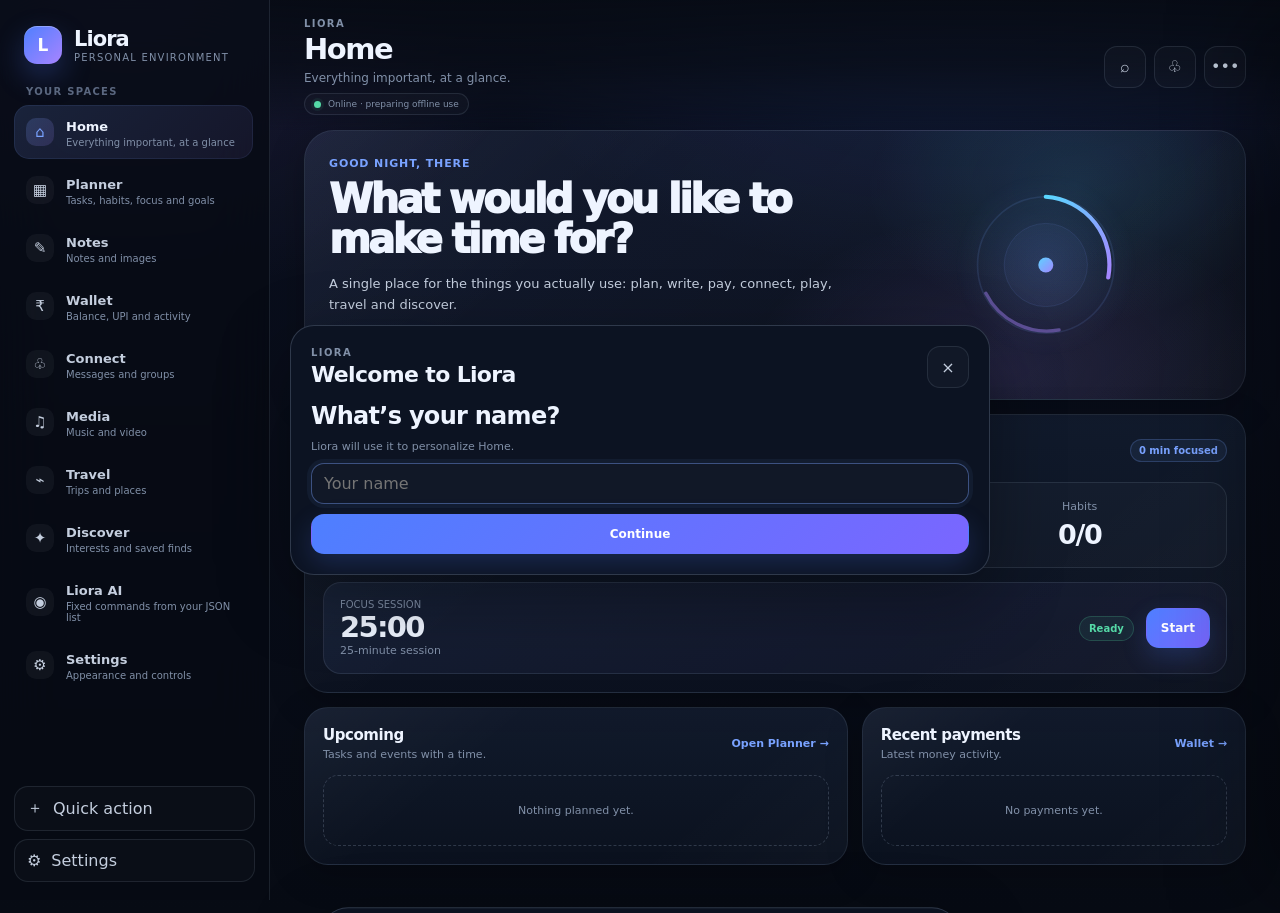
==== index.html @ a8e558dd "Add files via upload" ====
<!doctype html>
<html lang="en">
<head>
<meta charset="utf-8">
<meta name="viewport" content="width=device-width,initial-scale=1,viewport-fit=cover">
<meta name="theme-color" content="#070b14">
<meta name="color-scheme" content="dark">
<meta name="referrer" content="strict-origin-when-cross-origin">
<link rel="manifest" href="./manifest.webmanifest">
<link rel="icon" href="./icon-192.png" type="image/png" sizes="192x192">
<link rel="shortcut icon" href="./icon-192.png" type="image/png">
<link rel="preload" href="./icon-512.png" as="image">
<link rel="apple-touch-icon" href="./icon-192.png">
<meta name="application-name" content="Liora">
<meta name="mobile-web-app-capable" content="yes">
<meta name="apple-mobile-web-app-capable" content="yes">
<meta name="apple-mobile-web-app-status-bar-style" content="black-translucent">
<meta name="description" content="Liora — one connected personal environment.">
<title>Liora — One personal environment</title>
<link rel="stylesheet" href="./styles.css">
</head>
<body>
<div id="boot" aria-hidden="true">
  <div class="boot-core"><img class="boot-mark" src="./icon-512.png" alt="Liora"> <div class="boot-name">Liora</div><div class="boot-line"><span></span></div></div>
</div>

<div class="app-shell">
  <aside class="side-rail">
    <div class="brand"><div class="brand-mark">L</div><div class="brand-copy"><div class="brand-name">Liora</div><div class="brand-sub">Personal environment</div></div></div>
    <div class="rail-section-label">Your spaces</div>
    <nav class="nav-list" id="desktopNav"></nav>
    <div class="rail-spacer"></div>
    <div class="rail-footer">
      <button class="rail-action" data-action="quick">＋<span>Quick action</span></button>
      <button class="rail-action" data-page="settings">⚙<span>Settings</span></button>
    </div>
  </aside>

  <main class="main">
    <header class="topbar">
      <div class="topbar-left">
        <div class="eyebrow">Liora</div>
        <div class="page-title" id="pageTitle">Home</div>
        <div class="page-sub" id="pageSub">Everything important, at a glance.</div>
        <div class="network-status" id="networkStatus" aria-live="polite">Online · offline ready</div>
      </div>
      <div class="top-actions">
        <button class="icon-btn" id="searchBtn" title="Search" aria-label="Search">⌕</button>
        <button class="icon-btn" id="notifyBtn" title="Notifications" aria-label="Notifications">♧<span class="notif-dot" id="notifyDot" hidden></span></button>
        <div class="top-more">
          <button class="icon-btn" id="moreBtn" title="More" aria-label="More">•••</button>
          <div class="more-menu" id="moreMenu">
            <button data-action="quick">＋ Quick action</button>
            <button data-page="settings">⚙ Settings</button>
          </div>
        </div>
      </div>
    </header>

    <div class="content">
      <section id="home" class="page active"></section>
      <section id="planner" class="page"></section>
      <section id="notes" class="page"></section>
      <section id="wallet" class="page"></section>
      <section id="connect" class="page"></section>
      <section id="media" class="page"></section>
      <section id="travel" class="page"></section>
      <section id="discover" class="page"></section>
      <section id="ai" class="page"></section>
      <section id="settings" class="page"></section>
    </div>
  </main>
</div>

<div class="mobile-bar"><nav class="mobile-dock" id="mobileDock"></nav></div>
<div class="overlay" id="overlay"></div>

<section class="sheet" id="mobileSheet" aria-hidden="true">
  <div class="sheet-handle"></div>
  <div class="row" style="margin-bottom:12px"><div><strong>Liora</strong><div class="small muted">Everything else, one tap away.</div></div><button class="icon-btn small-icon" id="closeSheet" aria-label="Close">×</button></div>
  <div class="mobile-sheet-grid" id="mobileAppGrid"></div>
</section>

<aside class="drawer" id="notifDrawer" aria-hidden="true">
  <div class="drawer-head"><div class="row"><div><div class="eyebrow">Attention</div><h2 style="font-size:22px;margin-top:4px">Notifications</h2><div class="small muted" style="margin-top:6px">Only items that may need attention.</div></div><button class="icon-btn" id="closeNotif" aria-label="Close notifications">×</button></div></div>
  <div class="stack section-gap" id="notifContent"></div>
</aside>

<div class="modal" id="modal" aria-hidden="true">
  <div class="modal-box">
    <div class="row" style="margin-bottom:14px"><div><div class="eyebrow">Liora</div><h2 id="modalTitle" style="font-size:22px;margin-top:4px">Liora</h2></div><button class="icon-btn" id="closeModal" aria-label="Close">×</button></div>
    <div id="modalBody"></div>
  </div>
</div>
<div class="toast" id="toast" aria-live="polite"></div>

<script src="./app.js" defer></script>
</body>
</html>
---- styles.css ----
:root{
  --bg:#070b14;--bg2:#0b1020;--surface:#0e1524;--surface2:#121b2d;--surface3:#172239;
  --glass:rgba(14,21,36,.78);--line:rgba(171,190,218,.13);--line2:rgba(171,190,218,.22);
  --text:#eef4ff;--text2:#c4cede;--muted:#8190a8;--faint:#5b6880;
  --blue:#79a2ff;--blue2:#4e7fff;--cyan:#59d9ff;--violet:#a884ff;
  --pink:#ff7eb7;--green:#55d9a7;--amber:#f7c76d;--red:#ff7187;
  --shadow:0 22px 70px rgba(0,0,0,.34);--shadowsoft:0 10px 36px rgba(0,0,0,.22);
  --r-xl:30px;--r-lg:24px;--r-md:18px;--r-sm:14px;--nav:270px;--top:88px;--safe:env(safe-area-inset-bottom,0px);
  --ease:cubic-bezier(.2,.75,.2,1);
}
body.light{
  --bg:#f4f7fb;--bg2:#eaf0f8;--surface:#fff;--surface2:#f6f8fc;--surface3:#eef3fa;
  --glass:rgba(255,255,255,.84);--line:rgba(35,57,88,.12);--line2:rgba(35,57,88,.22);
  --text:#10203a;--text2:#31415a;--muted:#66748a;--faint:#8895a9;
  --shadow:0 22px 70px rgba(33,52,81,.11);--shadowsoft:0 10px 36px rgba(33,52,81,.08);
}
*{box-sizing:border-box}
html{scroll-behavior:smooth;background:var(--bg)}
body{margin:0;min-height:100vh;background:
 radial-gradient(900px 620px at 75% -10%,rgba(78,127,255,.16),transparent 60%),
 radial-gradient(700px 520px at 10% 0%,rgba(168,132,255,.10),transparent 58%),
 linear-gradient(180deg,var(--bg2),var(--bg));color:var(--text);
 font-family:Inter,ui-sans-serif,system-ui,-apple-system,BlinkMacSystemFont,"Segoe UI",sans-serif;
 -webkit-font-smoothing:antialiased;text-rendering:optimizeLegibility}
body.light{background:
 radial-gradient(900px 620px at 75% -10%,rgba(78,127,255,.10),transparent 60%),
 radial-gradient(700px 520px at 10% 0%,rgba(168,132,255,.06),transparent 58%),
 linear-gradient(180deg,var(--bg2),var(--bg))}
body.locked{overflow:hidden}
button,input,textarea,select{font:inherit}button{color:var(--text);border:0;background:none;cursor:pointer}button:disabled{opacity:.45;cursor:not-allowed}
input,textarea,select{color:var(--text)}a{color:inherit;text-decoration:none}
::selection{background:rgba(121,162,255,.28)}
::-webkit-scrollbar{width:10px;height:10px}::-webkit-scrollbar-thumb{background:rgba(153,174,210,.14);border-radius:99px}::-webkit-scrollbar-track{background:transparent}

/* v4 refinements */
.note-editor{overflow:visible}
.note-editor .editor{flex:none;min-height:190px;height:220px;max-height:46vh;overflow:auto}
.image-list{margin-top:12px;display:grid;gap:12px}
.note-image-item{width:100%;padding:12px}
.note-image{width:100%;height:auto;max-height:620px;object-fit:contain}
.note-image-meta{align-items:center}
.note-image-meta .row{flex-wrap:wrap;justify-content:flex-end}
.contact-row{grid-template-columns:44px minmax(0,1fr) minmax(80px,auto);min-height:76px;padding:14px 4px}
.contact-name{font-size:15px;line-height:1.25}
.contact-meta{font-size:10px;line-height:1.35}
.contact-side{display:flex;justify-content:flex-end;align-items:center;white-space:nowrap}
.transaction-row{grid-template-columns:minmax(0,1fr) minmax(78px,auto)}
.transaction-main{max-width:100%}
.transaction-amount{max-width:100%;overflow-wrap:anywhere}
.player-title{min-width:0;max-width:100%;overflow-wrap:anywhere;word-break:break-word;line-height:1.15}
.media-time-row{min-width:0}
.media-time-row .player-title{flex:1;min-width:0}
.youtube-frame{width:100%;aspect-ratio:16/9;border-radius:18px;overflow:hidden;background:#000;border:1px solid var(--line)}
.youtube-frame>div,.youtube-frame iframe{width:100%!important;height:100%!important;display:block}
.youtube-local{width:100%;aspect-ratio:16/9;border-radius:18px;overflow:hidden;background:#080b12;border:1px solid var(--line);position:relative}
.youtube-local img{width:100%;height:100%;display:block;object-fit:cover;opacity:.82}
.youtube-local-overlay{position:absolute;inset:0;display:flex;flex-direction:column;align-items:center;justify-content:center;gap:10px;background:linear-gradient(180deg,rgba(7,11,20,.18),rgba(7,11,20,.84));text-align:center;padding:20px}
.youtube-local-overlay strong{font-size:15px}.youtube-local-overlay small{font-size:10px;color:#b9c3d4;line-height:1.5;max-width:340px}

.permission-row{display:flex;gap:8px;align-items:center;justify-content:flex-end;flex-wrap:wrap;padding:8px 0 12px}
@media(max-width:700px){
 .note-editor .editor{height:180px;min-height:160px;max-height:34vh}
 .note-image{max-height:460px}
 .note-image-meta{align-items:flex-start;flex-direction:column}
 .note-image-meta .row{width:100%;justify-content:stretch}
 .note-image-meta .row .btn{flex:1}
 .contact-row{grid-template-columns:44px minmax(0,1fr) auto}
 .contact-side{min-width:74px}
 .transaction-row{grid-template-columns:minmax(0,1fr) auto}
}

/* loading */
#boot{position:fixed;inset:0;z-index:1000;display:grid;place-items:center;background:
 radial-gradient(500px 420px at 50% 45%,rgba(121,162,255,.10),transparent 65%),var(--bg);
 transition:opacity .42s var(--ease),visibility .42s}
#boot.hide{opacity:0;visibility:hidden;pointer-events:none}
.boot-core{display:flex;flex-direction:column;align-items:center;gap:14px;transform:translateY(4px)}
.boot-mark{width:76px;height:76px;border-radius:24px;display:block;object-fit:cover;box-shadow:0 24px 60px rgba(78,127,255,.30),0 0 45px rgba(168,132,255,.18);animation:bootLogo 1.6s var(--ease) infinite alternate;image-rendering:auto}
.boot-name{font-size:17px;font-weight:900;letter-spacing:.12em;text-transform:uppercase}
.boot-line{width:130px;height:3px;border-radius:99px;background:rgba(255,255,255,.06);overflow:hidden}
.boot-line span{display:block;height:100%;width:45%;border-radius:inherit;background:linear-gradient(90deg,var(--blue2),var(--cyan));animation:boot 1.0s var(--ease) infinite alternate}
@keyframes boot{from{transform:translateX(-8px);opacity:.4}to{transform:translateX(88px);opacity:1}}
@keyframes bootLogo{from{transform:translateY(2px) scale(.98);filter:brightness(.92)}to{transform:translateY(-3px) scale(1.02);filter:brightness(1.08)}}

/* shell */
.app-shell{min-height:100vh;display:grid;grid-template-columns:var(--nav) 1fr}
.side-rail{position:fixed;left:0;top:0;bottom:0;width:var(--nav);display:flex;flex-direction:column;padding:18px 14px;background:rgba(7,11,20,.78);backdrop-filter:blur(28px);-webkit-backdrop-filter:blur(28px);border-right:1px solid var(--line);z-index:80}
body.light .side-rail{background:rgba(244,247,251,.8)}
.brand{display:flex;align-items:center;gap:12px;padding:8px 10px 20px}
.brand-mark{width:38px;height:38px;border-radius:13px;display:grid;place-items:center;font-size:17px;font-weight:900;color:white;background:linear-gradient(135deg,var(--blue2),var(--violet));box-shadow:0 12px 30px rgba(78,127,255,.28),inset 0 1px 0 rgba(255,255,255,.28)}
.brand-copy{min-width:0}.brand-name{font-size:21px;font-weight:900;letter-spacing:-.045em}.brand-sub{font-size:10px;color:var(--muted);text-transform:uppercase;letter-spacing:.12em;margin-top:1px}
.rail-section-label{font-size:10px;color:var(--faint);text-transform:uppercase;letter-spacing:.13em;font-weight:800;padding:0 12px 8px;margin-top:2px}
.nav-list{display:grid;gap:4px;overflow:auto;padding-right:2px}
.nav-item{width:100%;display:flex;align-items:center;gap:12px;padding:11px 12px;border-radius:15px;text-align:left;color:var(--text2);transition:background .18s var(--ease),color .18s var(--ease),transform .18s var(--ease)}
.nav-item:hover{background:rgba(255,255,255,.035);color:var(--text);transform:translateX(2px)}.nav-item.active{background:linear-gradient(135deg,rgba(121,162,255,.15),rgba(168,132,255,.08));color:var(--text);box-shadow:inset 0 0 0 1px rgba(121,162,255,.10)}
.nav-icon{width:28px;height:28px;border-radius:10px;display:grid;place-items:center;font-size:15px;background:rgba(255,255,255,.045);flex:0 0 28px}.nav-item.active .nav-icon{background:linear-gradient(135deg,rgba(121,162,255,.2),rgba(168,132,255,.16));color:var(--blue)}
.nav-label{font-size:13px;font-weight:750}.nav-meta{font-size:10px;color:var(--muted);display:block;margin-top:2px}
.rail-spacer{flex:1}.rail-footer{display:grid;gap:8px;padding-top:12px}.rail-action{width:100%;display:flex;align-items:center;gap:10px;padding:11px 12px;border:1px solid var(--line);border-radius:14px;background:rgba(255,255,255,.02);color:var(--text2)}.rail-action:hover{background:rgba(255,255,255,.05);border-color:var(--line2)}

.main{grid-column:2;min-width:0}.topbar{min-height:var(--top);padding:18px 34px 15px;position:sticky;top:0;z-index:55;display:flex;align-items:center;justify-content:space-between;gap:20px;background:linear-gradient(180deg,rgba(7,11,20,.94),rgba(7,11,20,.68),transparent);backdrop-filter:blur(12px);-webkit-backdrop-filter:blur(12px)}
body.light .topbar{background:linear-gradient(180deg,rgba(244,247,251,.94),rgba(244,247,251,.70),transparent)}
.topbar-left{min-width:0}.eyebrow{font-size:10px;text-transform:uppercase;letter-spacing:.14em;color:var(--muted);font-weight:850}.page-title{font-size:29px;line-height:1.05;letter-spacing:-.05em;margin:5px 0 0;font-weight:900}.page-sub{font-size:12px;color:var(--muted);margin:7px 0 0}
.top-actions{display:flex;align-items:center;gap:8px}.icon-btn{width:42px;height:42px;border-radius:13px;border:1px solid var(--line);display:grid;place-items:center;color:var(--text2);background:rgba(255,255,255,.025);position:relative;transition:transform .18s var(--ease),background .18s var(--ease),border-color .18s var(--ease)}.icon-btn:hover{transform:translateY(-1px);background:rgba(255,255,255,.055);border-color:var(--line2);color:var(--text)}
.notif-dot{position:absolute;top:6px;right:6px;width:7px;height:7px;border-radius:50%;background:var(--red);box-shadow:0 0 0 3px rgba(255,113,135,.10)}
.content{padding:0 34px 48px;max-width:1560px;margin:0 auto}.page{display:none;animation:pageIn .28s var(--ease)}.page.active{display:block}@keyframes pageIn{from{opacity:0;transform:translateY(7px)}to{opacity:1;transform:none}}

.grid{display:grid;gap:14px}.grid-2{grid-template-columns:repeat(2,minmax(0,1fr))}.grid-3{grid-template-columns:repeat(3,minmax(0,1fr))}.stack{display:grid;gap:10px}.row{display:flex;align-items:center;justify-content:space-between;gap:12px}.row-start{display:flex;align-items:flex-start;gap:12px}.wrap{flex-wrap:wrap}
.card{border:1px solid var(--line);border-radius:var(--r-lg);background:linear-gradient(180deg,rgba(18,27,45,.92),rgba(12,19,33,.86));box-shadow:var(--shadowsoft);padding:18px;position:relative;overflow:hidden;min-width:0}.card::after{content:"";position:absolute;inset:0;pointer-events:none;background:linear-gradient(140deg,rgba(255,255,255,.035),transparent 32%,transparent 70%,rgba(255,255,255,.018))}.card>*{position:relative;z-index:1}
body.light .card{background:linear-gradient(180deg,rgba(255,255,255,.96),rgba(247,249,253,.94))}
.card-flat{box-shadow:none}.card-hero{padding:24px;border-radius:var(--r-xl)}h1,h2,h3,p{margin-top:0}.card-title{font-size:15px;font-weight:850;letter-spacing:-.025em}.card-desc{font-size:11px;color:var(--muted);line-height:1.55}h2{font-size:15px;letter-spacing:-.03em;margin-bottom:0}h3{font-size:12px}.muted{color:var(--muted)}.faint{color:var(--faint)}.small{font-size:11px}.tiny{font-size:10px}.section-gap{margin-top:14px}.big-number{font-size:34px;font-weight:900;letter-spacing:-.06em;line-height:1.05}
.btn{min-height:40px;padding:0 14px;border-radius:13px;font-weight:800;font-size:12px;display:inline-flex;align-items:center;justify-content:center;gap:7px;border:1px solid transparent;transition:transform .18s var(--ease),filter .18s var(--ease),background .18s var(--ease)}.btn:hover{transform:translateY(-1px)}.btn-primary{background:linear-gradient(135deg,var(--blue2),#7a66ff);color:white;box-shadow:0 10px 26px rgba(78,127,255,.20)}.btn-soft{background:rgba(255,255,255,.035);border-color:var(--line);color:var(--text2)}.btn-soft:hover{background:rgba(255,255,255,.06);color:var(--text);border-color:var(--line2)}.btn-danger{background:rgba(255,113,135,.10);border:1px solid rgba(255,113,135,.2);color:#ff9aac}.btn-link{padding:0;color:var(--blue);font-weight:800;font-size:11px}.icon-btn.small-icon{width:34px;height:34px;border-radius:11px}
.badge,.chip{display:inline-flex;align-items:center;gap:5px;padding:5px 8px;border-radius:999px;font-size:10px;font-weight:800;border:1px solid var(--line);background:rgba(255,255,255,.03);color:var(--text2)}.badge.blue{color:var(--blue);border-color:rgba(121,162,255,.22);background:rgba(121,162,255,.08)}.badge.green{color:var(--green);border-color:rgba(85,217,167,.22);background:rgba(85,217,167,.08)}.badge.red{color:var(--red);border-color:rgba(255,113,135,.22);background:rgba(255,113,135,.08)}.badge.amber{color:var(--amber);border-color:rgba(247,199,109,.22);background:rgba(247,199,109,.08)}
.input,.textarea,.select{width:100%;border:1px solid var(--line);border-radius:13px;background:rgba(255,255,255,.025);padding:10px 12px;min-height:40px;color:var(--text);outline:none}.textarea{min-height:120px;resize:vertical}.input:focus,.textarea:focus,.select:focus{border-color:rgba(121,162,255,.42);box-shadow:0 0 0 4px rgba(121,162,255,.06)}
.progress{height:7px;border-radius:999px;background:rgba(255,255,255,.06);overflow:hidden}.progress>span{display:block;height:100%;border-radius:inherit;background:linear-gradient(90deg,var(--blue2),var(--violet),var(--cyan));box-shadow:0 0 18px rgba(121,162,255,.24)}
.subtle{border:1px solid var(--line);border-radius:15px;background:rgba(255,255,255,.025);padding:12px}.divider{height:1px;background:var(--line);margin:14px 0}.empty{padding:28px 18px;text-align:center;border:1px dashed var(--line2);border-radius:15px;color:var(--muted);font-size:11px}
.section-head{display:flex;align-items:flex-end;justify-content:space-between;gap:14px;margin-bottom:14px}.section-kicker{font-size:10px;text-transform:uppercase;letter-spacing:.13em;color:var(--blue);font-weight:850}.section-title{font-size:27px;font-weight:900;letter-spacing:-.05em;margin:3px 0 0}.section-sub{font-size:11px;color:var(--muted);margin:7px 0 0}

/* home */
.home-hero{min-height:240px;display:grid;grid-template-columns:1.2fr .8fr;gap:18px;background:radial-gradient(360px 240px at 82% 20%,rgba(89,217,255,.12),transparent 58%),radial-gradient(420px 260px at 75% 90%,rgba(168,132,255,.13),transparent 62%),linear-gradient(135deg,rgba(121,162,255,.08),rgba(255,255,255,.015))}
.hero-copy{display:flex;flex-direction:column;justify-content:center;min-width:0}.hero-greeting{font-size:11px;color:var(--blue);font-weight:850;letter-spacing:.08em;text-transform:uppercase}.hero-headline{font-size:40px;line-height:1;letter-spacing:-.065em;font-weight:950;margin:9px 0 14px;max-width:660px}.hero-body{color:var(--text2);font-size:13px;line-height:1.65;max-width:630px}.hero-actions{display:flex;gap:8px;flex-wrap:wrap;margin-top:18px}.hero-art{min-height:210px;display:flex;align-items:center;justify-content:center;position:relative}.hero-orb{position:absolute;width:180px;height:180px;border-radius:50%;background:radial-gradient(circle,rgba(121,162,255,.15),rgba(121,162,255,.02) 62%,transparent 72%);filter:blur(1px)}
.home-grid{display:grid;grid-template-columns:repeat(12,minmax(0,1fr));gap:14px;margin-top:14px}.span-12{grid-column:span 12}.span-8{grid-column:span 8}.span-7{grid-column:span 7}.span-6{grid-column:span 6}.span-5{grid-column:span 5}.span-4{grid-column:span 4}
.today-grid{display:grid;grid-template-columns:repeat(3,1fr);gap:10px}.today-stat{padding:17px;border:1px solid var(--line);border-radius:17px;background:rgba(255,255,255,.025)}.today-stat span{display:block;font-size:11px;color:var(--muted);margin-bottom:6px}.today-stat strong{font-size:27px;letter-spacing:-.05em}
.simple-list{display:grid;min-width:0}.simple-row{width:100%;min-width:0;display:flex;align-items:center;justify-content:space-between;gap:14px;text-align:left;padding:14px 2px;border-bottom:1px solid var(--line);color:var(--text)}.simple-row:last-child{border-bottom:0}.simple-row:hover{background:rgba(255,255,255,.025)}.simple-row-main{min-width:0;flex:1;display:flex;flex-direction:column;gap:4px;overflow:hidden}.simple-row-main strong{font-size:14px;font-weight:800;white-space:nowrap;overflow:hidden;text-overflow:ellipsis}.simple-row-main small{font-size:11px;color:var(--muted);white-space:nowrap;overflow:hidden;text-overflow:ellipsis}.simple-row>strong{flex:0 0 auto;white-space:nowrap}
.focus-mini{display:flex;align-items:center;justify-content:space-between;gap:12px;padding:16px;border:1px solid var(--line);border-radius:18px;background:linear-gradient(135deg,rgba(121,162,255,.08),rgba(168,132,255,.04))}
.focus-mini-time{font-size:29px;font-weight:900;letter-spacing:-.06em}.focus-chip{padding:6px 9px;border-radius:999px;border:1px solid rgba(85,217,167,.2);background:rgba(85,217,167,.08);color:var(--green);font-size:10px;font-weight:800}

/* planner */
.planner-layout{display:grid;grid-template-columns:1.55fr .9fr;gap:14px}.calendar-strip{display:grid;grid-template-columns:repeat(7,minmax(0,1fr));gap:7px;margin-top:14px}.day-pill{padding:10px 5px;border:1px solid var(--line);border-radius:14px;background:rgba(255,255,255,.02);text-align:center}.day-pill.active{border-color:rgba(121,162,255,.34);background:rgba(121,162,255,.10);box-shadow:0 10px 26px rgba(78,127,255,.10)}.day-pill span{display:block;font-size:9px;color:var(--muted);text-transform:uppercase;letter-spacing:.08em}.day-pill strong{display:block;font-size:15px;margin-top:4px}
.task-row{display:grid;grid-template-columns:auto 1fr auto;align-items:center;gap:10px;padding:12px 0;border-bottom:1px solid var(--line)}.task-row:last-child{border-bottom:0}.check{width:21px;height:21px;border-radius:7px;border:1px solid var(--line2);display:grid;place-items:center;background:rgba(255,255,255,.03);flex:0 0 21px}.check.done{border-color:rgba(85,217,167,.35);background:rgba(85,217,167,.12);color:var(--green)}.task-text{font-size:12px;font-weight:780}.task-text.done{text-decoration:line-through;color:var(--muted)}.task-pills{display:flex;align-items:center;gap:6px;flex-wrap:wrap;margin-top:4px}
.timer-card{display:flex;flex-direction:column;align-items:center;justify-content:center;min-height:360px;text-align:center;background:radial-gradient(circle at center,rgba(121,162,255,.11),transparent 56%),linear-gradient(180deg,rgba(18,27,45,.96),rgba(12,19,33,.88))}.timer-ring{width:190px;height:190px;border-radius:50%;display:grid;place-items:center;background:conic-gradient(var(--blue2) var(--progress,0deg),rgba(255,255,255,.06) 0);padding:9px;box-shadow:0 0 55px rgba(78,127,255,.14)}.timer-ring-inner{width:100%;height:100%;border-radius:50%;display:grid;place-items:center;background:#0b1220;border:1px solid var(--line)}body.light .timer-ring-inner{background:#f7f9fd}.timer-time{font-size:42px;font-weight:900;letter-spacing:-.06em}
.goal-card{border:1px solid var(--line);border-radius:18px;padding:14px;background:rgba(255,255,255,.02)}.goal-task{display:flex;align-items:center;gap:8px;padding:8px 0;border-top:1px solid var(--line)}.goal-task:first-child{border-top:0}.range{width:100%;accent-color:var(--blue)}
.habit-row{display:grid;grid-template-columns:1fr auto auto;align-items:center;gap:10px;padding:11px 0;border-bottom:1px solid var(--line)}.habit-row:last-child{border-bottom:0}

/* notes */
.notes-layout{display:grid;grid-template-columns:300px minmax(0,1fr);gap:14px}.note-list{max-height:640px;overflow:auto}.note-card{padding:13px;border:1px solid transparent;border-radius:15px;cursor:pointer}.note-card:hover{background:rgba(255,255,255,.03)}.note-card.active{background:rgba(121,162,255,.09);border-color:rgba(121,162,255,.15)}.note-card-title{font-size:12px;font-weight:820}.note-editor{min-height:640px;display:flex;flex-direction:column;min-width:0}.editor{flex:1;margin-top:12px;width:100%;min-height:430px;resize:none;background:transparent;border:0;outline:0;color:var(--text);font-size:15px;line-height:1.7}.editor::placeholder{color:var(--faint)}.image-list{display:grid;gap:12px;margin-top:14px}.note-image-item{border:1px solid var(--line);border-radius:18px;padding:10px;background:rgba(255,255,255,.025);min-width:0}.note-image{display:block;width:100%;max-height:520px;object-fit:contain;border-radius:13px;border:1px solid var(--line);background:var(--surface3)}.note-image-meta{display:flex;align-items:center;justify-content:space-between;gap:10px;flex-wrap:wrap;margin-top:9px}.note-image-name{min-width:0;overflow-wrap:anywhere;font-size:11px;font-weight:800}.image-full-box{width:min(1180px,100%);max-height:calc(100vh - 32px);display:flex;flex-direction:column}.image-full-preview{width:100%;max-height:calc(100vh - 150px);object-fit:contain;border-radius:18px;background:rgba(0,0,0,.16)}

/* wallet */
.wallet-hero{display:grid;grid-template-columns:minmax(0,1.2fr) minmax(0,.8fr);gap:14px}.wallet-hero>*{min-width:0}.balance-card{min-height:250px;background:linear-gradient(135deg,rgba(78,127,255,.17),rgba(168,132,255,.12) 58%,rgba(89,217,255,.08))}.balance-number{font-size:44px;font-weight:950;letter-spacing:-.07em;margin-top:22px;overflow-wrap:anywhere}.wallet-actions{display:grid;grid-template-columns:repeat(2,1fr);gap:8px;margin-top:22px}.wallet-action{padding:11px 8px;border-radius:13px;background:rgba(255,255,255,.045);border:1px solid var(--line);font-size:10px;font-weight:800}.glance-grid{display:grid;grid-template-columns:1fr 1fr;gap:10px}.glance-box{padding:16px;border-radius:16px;border:1px solid var(--line);background:rgba(255,255,255,.02);min-width:0}.glance-box span{display:block;font-size:10px;color:var(--muted)}.glance-box strong{display:block;font-size:25px;letter-spacing:-.05em;margin-top:5px;overflow-wrap:anywhere}.wallet-detail-grid{display:grid;grid-template-columns:minmax(0,1fr) minmax(0,1fr);gap:14px}.transaction-list{min-width:0}.transaction-row{display:grid;grid-template-columns:minmax(0,1fr) auto;align-items:center;gap:12px;width:100%;padding:14px 2px;border-bottom:1px solid var(--line);min-width:0}.transaction-row:last-child{border-bottom:0}.transaction-main{min-width:0;overflow:hidden}.transaction-main strong{display:block;overflow-wrap:anywhere;word-break:break-word}.transaction-main small{display:block;margin-top:4px;color:var(--muted)}.transaction-amount{font-size:13px;white-space:nowrap;text-align:right}.transaction-amount.credit{color:var(--green)}

/* connect */
.connect-layout{display:grid;grid-template-columns:minmax(280px,310px) minmax(0,1fr) minmax(220px,250px);gap:14px}.connect-left,.chat,.connect-right{min-width:0}.people-list{display:grid;gap:2px}.contact-row{display:grid;grid-template-columns:auto minmax(0,1fr) auto;gap:12px;align-items:center;padding:13px 2px;border-bottom:1px solid var(--line);cursor:pointer;text-align:left;min-width:0}.contact-row:last-child{border-bottom:0}.contact-copy{min-width:0}.contact-name{display:block;font-size:13px;font-weight:850;overflow:hidden;text-overflow:ellipsis;white-space:nowrap}.contact-meta{display:block;font-size:10px;color:var(--muted);margin-top:4px;overflow-wrap:anywhere}.contact-side{min-width:70px;text-align:right}.contact-side .badge{justify-content:center}.avatar{width:42px;height:42px;border-radius:13px;display:grid;place-items:center;font-size:12px;font-weight:900;color:white;background:linear-gradient(135deg,#355fb7,#684ea6);flex:0 0 42px}.avatar.group{border-radius:11px}.online{width:7px;height:7px;border-radius:50%;background:var(--green);box-shadow:0 0 0 3px rgba(85,217,167,.08);position:absolute;right:-2px;bottom:0}.avatar-wrap{position:relative;display:inline-flex}.chat{min-height:590px;display:flex;flex-direction:column}.chat-head{padding-bottom:12px;border-bottom:1px solid var(--line)}.chat-messages{flex:1;padding:14px 0;display:flex;flex-direction:column;gap:10px;overflow:auto}.bubble{max-width:72%;padding:10px 12px;border-radius:15px;font-size:12px;line-height:1.5}.bubble.in{background:rgba(255,255,255,.045);border:1px solid var(--line);align-self:flex-start;border-bottom-left-radius:5px}.bubble.out{background:linear-gradient(135deg,rgba(78,127,255,.85),rgba(122,102,255,.85));align-self:flex-end;border-bottom-right-radius:5px}.message-time{font-size:9px;color:rgba(255,255,255,.54);margin-top:4px}.composer{display:grid;grid-template-columns:minmax(0,1fr) auto;gap:7px;padding-top:10px;border-top:1px solid var(--line)}.external-actions{display:flex;gap:7px;flex-wrap:wrap}

/* media */
.media-grid{display:grid;grid-template-columns:1.25fr .75fr;gap:14px}.player-card{min-height:480px}.player-card>.row{min-width:0;flex-wrap:wrap}.player-card>.row>*{min-width:0}.player-card h2{overflow-wrap:anywhere;word-break:break-word}.media-row{min-width:0;overflow:hidden}.media-row>button:first-child{min-width:0;width:100%;overflow:hidden}.media-row>button:first-child strong{display:block;min-width:0;white-space:nowrap;overflow:hidden;text-overflow:ellipsis;overflow-wrap:anywhere}.album-art{aspect-ratio:1/1;width:min(100%,330px);border-radius:25px;background:radial-gradient(circle at 30% 28%,rgba(89,217,255,.66),transparent 20%),radial-gradient(circle at 75% 68%,rgba(168,132,255,.55),transparent 30%),linear-gradient(145deg,#121b31,#0a1020 64%);border:1px solid rgba(255,255,255,.08);display:grid;place-items:center;box-shadow:0 28px 70px rgba(0,0,0,.35);overflow:hidden}.album-disc{width:58%;height:58%;border-radius:50%;background:repeating-radial-gradient(circle,#0d1526 0 8px,#151f35 9px 10px);border:1px solid rgba(255,255,255,.08);display:grid;place-items:center;box-shadow:inset 0 0 40px rgba(0,0,0,.35)}.album-disc::after{content:"";width:18px;height:18px;border-radius:50%;background:#1d2941;box-shadow:0 0 0 5px rgba(121,162,255,.17)}.video-placeholder{aspect-ratio:16/9;border-radius:18px;background:#111;display:grid;place-items:center;border:1px solid var(--line);position:relative;overflow:hidden}.video-unavail{color:#eee;text-align:center;font-size:18px;font-weight:700}.video-unavail small{display:block;font-size:10px;font-weight:500;color:#aaa;margin-top:6px}.progress-line{height:6px;border-radius:99px;background:rgba(255,255,255,.07);overflow:hidden;cursor:pointer}.progress-line>span{display:block;height:100%;background:linear-gradient(90deg,var(--cyan),var(--blue),var(--violet));width:0}.transport{display:flex;align-items:center;justify-content:center;gap:9px;margin-top:19px}.play-btn{width:54px;height:54px;border-radius:50%;display:grid;place-items:center;background:linear-gradient(135deg,var(--blue2),var(--violet));color:white;box-shadow:0 15px 30px rgba(78,127,255,.23)}.media-row{display:grid;grid-template-columns:1fr auto auto;align-items:center;gap:10px;padding:10px 0;border-bottom:1px solid var(--line)}.media-row:last-child{border-bottom:0}

/* travel */
.travel-hero{min-height:300px;display:grid;grid-template-columns:1.1fr .9fr;overflow:hidden;background:radial-gradient(550px 240px at 84% 8%,rgba(89,217,255,.12),transparent 60%),linear-gradient(135deg,rgba(85,217,167,.05),rgba(121,162,255,.08))}.map-art{position:relative;min-height:260px}.map-grid{position:absolute;inset:0;background-image:linear-gradient(rgba(121,162,255,.07) 1px,transparent 1px),linear-gradient(90deg,rgba(121,162,255,.07) 1px,transparent 1px);background-size:34px 34px;transform:perspective(500px) rotateX(52deg) scale(1.3);transform-origin:center center;opacity:.65}.road{position:absolute;height:8px;border-radius:99px;background:linear-gradient(90deg,rgba(121,162,255,.0),rgba(121,162,255,.35),rgba(89,217,255,.1));filter:blur(.4px)}.pin{position:absolute;width:16px;height:16px;border-radius:50% 50% 50% 0;transform:rotate(-45deg);background:linear-gradient(135deg,var(--blue),var(--violet));box-shadow:0 10px 28px rgba(78,127,255,.3)}.pin:after{content:"";position:absolute;width:6px;height:6px;top:5px;left:5px;border-radius:50%;background:#0a1120}.trip-card{display:grid;grid-template-columns:1fr auto;gap:15px;align-items:center;padding:14px;border:1px solid var(--line);border-radius:17px;background:rgba(255,255,255,.025);text-align:left;width:100%}
.place-row{display:flex;align-items:center;justify-content:space-between;gap:10px;padding:11px 0;border-bottom:1px solid var(--line)}.place-row:last-child{border-bottom:0}

/* discover */
.discover-hero{min-height:230px;background:radial-gradient(520px 260px at 84% 25%,rgba(168,132,255,.14),transparent 60%),linear-gradient(135deg,rgba(255,126,183,.045),rgba(121,162,255,.08));display:grid;grid-template-columns:1fr 1fr;align-items:center}.topic-row{display:flex;gap:6px;flex-wrap:wrap;margin-top:13px}.chip{cursor:pointer;padding:8px 11px}.chip.active{color:var(--blue);border-color:rgba(121,162,255,.28);background:rgba(121,162,255,.11)}.discovery-grid{display:grid;grid-template-columns:repeat(3,minmax(0,1fr));gap:14px;margin-top:14px}.story-card{min-height:235px;background:linear-gradient(150deg,rgba(255,255,255,.045),rgba(255,255,255,.012));display:flex;flex-direction:column;justify-content:flex-end}.story-visual{position:absolute;inset:0;background:radial-gradient(circle at 70% 20%,rgba(89,217,255,.23),transparent 22%),radial-gradient(circle at 30% 70%,rgba(168,132,255,.18),transparent 28%),linear-gradient(150deg,#121e35,#0b101d 65%)}.story-card:before{content:"";position:absolute;inset:0;background:linear-gradient(180deg,transparent 25%,rgba(7,11,20,.96) 100%);z-index:1}.story-copy{position:relative;z-index:2}.saved-top{margin-bottom:14px}

/* settings */
.settings-grid{display:grid;grid-template-columns:repeat(2,minmax(0,1fr));gap:14px}.settings-card{min-width:0}.settings-card .setting-row{display:grid;grid-template-columns:minmax(0,1fr) auto;align-items:center;gap:16px;padding:14px 0;border-bottom:1px solid var(--line)}.settings-card .setting-row:last-child{border-bottom:0}.setting-copy{min-width:0}.setting-copy strong{font-size:13px;display:block}.setting-copy .small{max-width:520px}.switch{width:48px;height:29px;border-radius:99px;padding:3px;background:rgba(255,255,255,.08);border:1px solid var(--line);position:relative;flex:0 0 auto}.switch span{display:block;width:21px;height:21px;border-radius:50%;background:#91a0b7;transition:transform .2s var(--ease),background .2s var(--ease)}.switch.on{background:rgba(85,217,167,.16);border-color:rgba(85,217,167,.2)}.switch.on span{transform:translateX(18px);background:var(--green)}.theme-switch{display:grid;grid-template-columns:1fr 1fr;gap:7px}.theme-btn{padding:12px;border:1px solid var(--line);border-radius:14px;background:rgba(255,255,255,.025);font-size:11px;font-weight:800}.theme-btn.active{border-color:rgba(121,162,255,.28);background:rgba(121,162,255,.10);color:var(--blue)}.profile-card{display:grid;grid-template-columns:auto 1fr;gap:12px;align-items:center}.large-avatar{width:50px;height:50px;border-radius:16px;display:grid;place-items:center;background:linear-gradient(135deg,var(--blue2),var(--violet));font-size:18px;font-weight:950;color:white}

/* overlays */
.overlay{position:fixed;inset:0;background:rgba(0,0,0,.54);backdrop-filter:blur(6px);opacity:0;pointer-events:none;transition:opacity .2s;z-index:100}.overlay.open{opacity:1;pointer-events:auto}.modal{position:fixed;inset:0;display:grid;place-items:center;padding:20px;z-index:130;opacity:0;pointer-events:none;transition:opacity .2s}.modal.open{opacity:1;pointer-events:auto}.modal-box{width:min(700px,100%);max-height:min(800px,calc(100vh - 40px));overflow:auto;border:1px solid var(--line2);border-radius:24px;background:#0c1322;box-shadow:var(--shadow);padding:20px;transform:translateY(10px) scale(.985);transition:transform .22s var(--ease)}body.light .modal-box{background:#fff}.modal.open .modal-box{transform:none}
.sheet{position:fixed;left:50%;bottom:18px;transform:translate(-50%,calc(100% + 25px));width:min(640px,calc(100% - 24px));max-height:min(82vh,760px);overflow:auto;border:1px solid var(--line2);border-radius:28px;background:rgba(12,19,34,.97);box-shadow:var(--shadow);padding:12px 14px 16px;z-index:120;transition:transform .25s var(--ease)}body.light .sheet{background:rgba(255,255,255,.98)}.sheet.open{transform:translate(-50%,0)}.sheet-handle{width:38px;height:4px;border-radius:99px;background:rgba(255,255,255,.18);margin:3px auto 12px}.mobile-sheet-grid{display:grid;grid-template-columns:repeat(3,1fr);gap:8px}.app-tile{padding:12px 10px;border:1px solid var(--line);border-radius:17px;text-align:left;background:rgba(255,255,255,.025)}.app-tile:hover{background:rgba(255,255,255,.055);border-color:var(--line2)}.app-tile .tile-icon{width:32px;height:32px;border-radius:11px;display:grid;place-items:center;background:rgba(121,162,255,.08);color:var(--blue);font-size:14px;margin-bottom:9px}.app-tile strong{display:block;font-size:11px}.app-tile small{display:block;color:var(--muted);font-size:9px;margin-top:2px;line-height:1.35}
.drawer{position:fixed;top:0;right:0;bottom:0;width:min(430px,100%);padding:18px;border-left:1px solid var(--line2);background:rgba(10,16,29,.98);box-shadow:-30px 0 80px rgba(0,0,0,.32);transform:translateX(100%);transition:transform .24s var(--ease);z-index:125;overflow:auto}body.light .drawer{background:rgba(255,255,255,.98)}.drawer.open{transform:none}.drawer-head{padding-bottom:14px;border-bottom:1px solid var(--line)}
.more-menu{position:absolute;right:0;top:49px;width:205px;border:1px solid var(--line2);border-radius:17px;background:#0c1322;box-shadow:var(--shadowsoft);padding:6px;opacity:0;pointer-events:none;transform:translateY(-5px);transition:.18s var(--ease);z-index:70}body.light .more-menu{background:#fff}.more-menu.open{opacity:1;pointer-events:auto;transform:none}.more-menu button{width:100%;text-align:left;padding:10px;border-radius:11px;color:var(--text2);font-size:11px}.more-menu button:hover{background:rgba(255,255,255,.05);color:var(--text)}
.toast{position:fixed;left:50%;bottom:28px;transform:translate(-50%,20px);padding:10px 13px;border:1px solid var(--line2);border-radius:13px;background:rgba(14,21,36,.95);box-shadow:var(--shadowsoft);color:var(--text);font-size:11px;z-index:200;opacity:0;pointer-events:none;transition:.2s var(--ease)}body.light .toast{background:rgba(255,255,255,.97)}.toast.show{opacity:1;transform:translate(-50%,0)}
.highlight{animation:highlight 1.6s ease}@keyframes highlight{0%,100%{box-shadow:0 0 0 0 rgba(121,162,255,0)}35%{box-shadow:0 0 0 5px rgba(121,162,255,.20)}}

/* PWA / connectivity */
.network-status{display:inline-flex;align-items:center;gap:7px;margin-top:8px;padding:5px 9px;border:1px solid var(--line);border-radius:999px;background:rgba(255,255,255,.025);font-size:9px;color:var(--muted);width:max-content}
.network-status::before{content:"";width:7px;height:7px;border-radius:50%;background:var(--green);box-shadow:0 0 0 3px rgba(85,217,167,.08)}
.network-status.offline::before{background:var(--amber);box-shadow:0 0 0 3px rgba(247,199,109,.08)}
.network-status.offline{color:var(--amber)}
.pwa-card{display:flex;align-items:center;justify-content:space-between;gap:16px;flex-wrap:wrap}
.pwa-card-copy{min-width:0;flex:1 1 240px}
.pwa-actions{display:flex;gap:8px;flex-wrap:wrap}
.install-note{font-size:10px;color:var(--muted);line-height:1.55}
body.light .network-status{background:rgba(0,0,0,.02)}
/* mobile */
.mobile-bar{display:none}
@media(max-width:1180px){.connect-layout{grid-template-columns:270px 1fr}.connect-right{display:none}.discovery-grid{grid-template-columns:repeat(2,minmax(0,1fr))}}
@media(max-width:1100px){.player-card>.row{align-items:flex-start}.player-card>.row .album-art{width:min(100%,330px)}.player-card>.row>div[style*="padding-left"]{flex:1 1 260px;padding-left:0!important}}
@media(max-width:920px){
  :root{--nav:0px}.app-shell{display:block}.side-rail{display:none}.main{width:100%}.topbar{padding:15px 18px 13px}.content{padding:0 18px calc(95px + var(--safe))}
  .mobile-bar{display:flex;position:fixed;left:0;right:0;bottom:0;height:calc(76px + var(--safe));padding:8px 12px calc(8px + var(--safe));z-index:90;align-items:flex-start;justify-content:center;background:linear-gradient(180deg,transparent,rgba(7,11,20,.86) 30%,rgba(7,11,20,.96));pointer-events:none}
  body.light .mobile-bar{background:linear-gradient(180deg,transparent,rgba(244,247,251,.78) 30%,rgba(244,247,251,.96))}
  .mobile-dock{width:min(520px,100%);display:grid;grid-template-columns:repeat(5,1fr);gap:5px;padding:7px;border:1px solid var(--line);background:var(--glass);backdrop-filter:blur(20px);border-radius:20px;box-shadow:0 18px 60px rgba(0,0,0,.16);pointer-events:auto}
  .mobile-nav-item{display:grid;place-items:center;gap:3px;min-height:54px;border-radius:14px;color:var(--muted);font-size:9px}.mobile-nav-item.active{color:var(--text);background:rgba(121,162,255,.10)}.mobile-nav-item span:first-child{width:26px;height:26px;border-radius:9px;display:grid;place-items:center;background:rgba(255,255,255,.025);font-size:13px}.mobile-nav-item.active span:first-child{color:var(--blue);background:rgba(121,162,255,.10)}
  .home-hero,.wallet-hero,.travel-hero,.discover-hero{grid-template-columns:1fr}.wallet-detail-grid{grid-template-columns:1fr}.hero-art{min-height:150px}.hero-headline{font-size:34px}.planner-layout,.media-grid{grid-template-columns:1fr}.notes-layout{grid-template-columns:1fr}.note-list{max-height:none}.connect-layout{grid-template-columns:1fr}.connect-left{display:block}.discovery-grid{grid-template-columns:1fr}.settings-grid{grid-template-columns:1fr}
}
@media(max-width:640px){
  .topbar{min-height:78px}.page-title{font-size:24px}.page-sub{font-size:10px}.icon-btn{width:38px;height:38px}.content{padding-left:12px;padding-right:12px}.card{padding:15px;border-radius:20px}.card-hero{padding:18px}
  .home-grid{grid-template-columns:1fr}.span-12,.span-8,.span-7,.span-6,.span-5,.span-4{grid-column:span 1}.hero-headline{font-size:30px}.today-grid{gap:6px}.today-stat{padding:13px}.today-stat strong{font-size:22px}.calendar-strip{gap:4px}.day-pill{padding:8px 2px}.timer-ring{width:165px;height:165px}.timer-time{font-size:36px}.wallet-actions{grid-template-columns:1fr}.glance-grid{grid-template-columns:1fr}.bubble{max-width:85%}.mobile-sheet-grid{grid-template-columns:repeat(2,1fr)}.modal{padding:12px}.modal-box{padding:16px;border-radius:22px}.image-grid{grid-template-columns:1fr}.note-image{max-height:430px}.contact-side{min-width:62px}.settings-card .setting-row{grid-template-columns:minmax(0,1fr) auto;gap:10px}.setting-permission{display:flex;justify-content:flex-end;padding:4px 0 10px}.section-head{align-items:flex-start;flex-direction:column}
}
@media(prefers-reduced-motion:reduce){*{scroll-behavior:auto!important;transition:none!important;animation:none!important}.boot-mark{filter:none!important}}
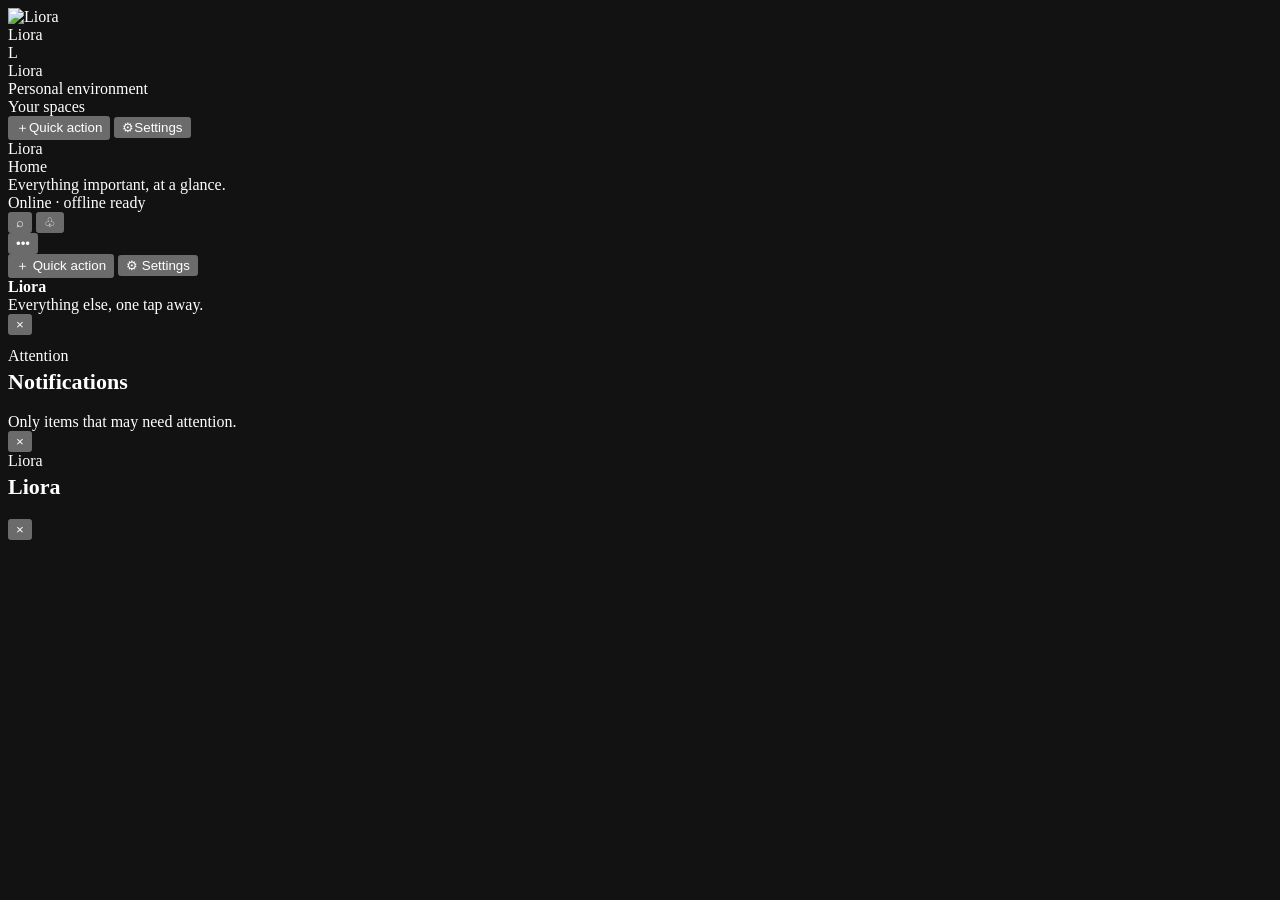
==== commit 62f0c29e: "Add files via upload" ====
--- a/index.html
+++ b/index.html
@@ -7,21 +7,21 @@
 <meta name="color-scheme" content="dark">
 <meta name="referrer" content="strict-origin-when-cross-origin">
 <link rel="manifest" href="./manifest.webmanifest">
-<link rel="icon" href="./icon-192.png" type="image/png" sizes="192x192">
-<link rel="shortcut icon" href="./icon-192.png" type="image/png">
-<link rel="preload" href="./icon-512.png" as="image">
-<link rel="apple-touch-icon" href="./icon-192.png">
+<link rel="icon" href="./assets/icons/icon-192.png" type="image/png" sizes="192x192">
+<link rel="shortcut icon" href="./assets/icons/icon-192.png" type="image/png">
+<link rel="preload" href="./assets/icons/icon-512.png" as="image">
+<link rel="apple-touch-icon" href="./assets/icons/icon-192.png">
 <meta name="application-name" content="Liora">
 <meta name="mobile-web-app-capable" content="yes">
 <meta name="apple-mobile-web-app-capable" content="yes">
 <meta name="apple-mobile-web-app-status-bar-style" content="black-translucent">
 <meta name="description" content="Liora — one connected personal environment.">
 <title>Liora — One personal environment</title>
-<link rel="stylesheet" href="./styles.css">
+<link rel="stylesheet" href="./css/styles.css">
 </head>
 <body>
 <div id="boot" aria-hidden="true">
-  <div class="boot-core"><img class="boot-mark" src="./icon-512.png" alt="Liora"> <div class="boot-name">Liora</div><div class="boot-line"><span></span></div></div>
+  <div class="boot-core"><img class="boot-mark" src="./assets/icons/icon-512.png" alt="Liora"> <div class="boot-name">Liora</div><div class="boot-line"><span></span></div></div>
 </div>
 
 <div class="app-shell">
@@ -94,6 +94,6 @@
 </div>
 <div class="toast" id="toast" aria-live="polite"></div>
 
-<script src="./app.js" defer></script>
+<script src="./js/app.js" defer></script>
 </body>
 </html>
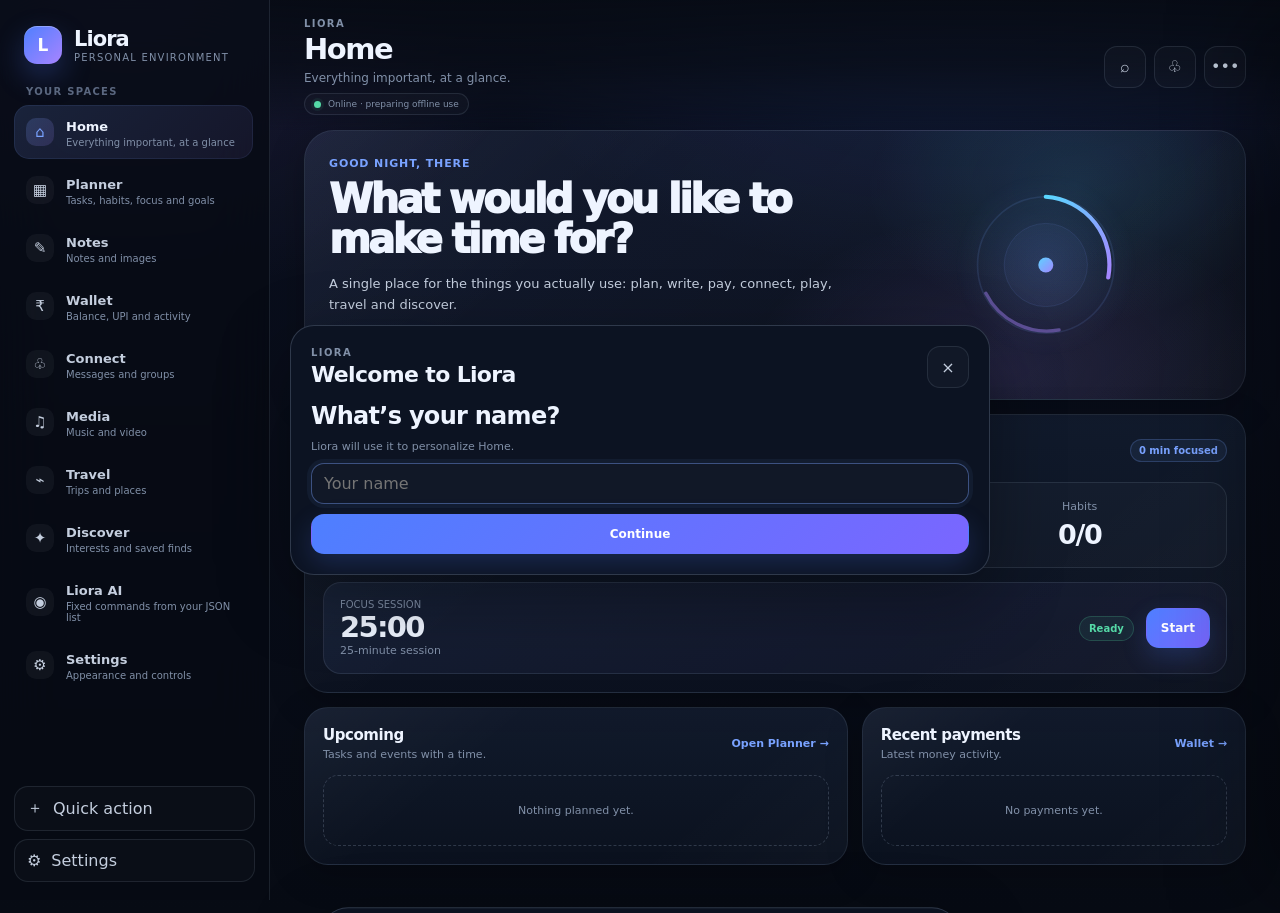
==== commit 74904617: "Initial Commit" ====
--- a/index.html
+++ b/index.html
@@ -23,7 +23,7 @@
 <div id="boot" aria-hidden="true">
   <div class="boot-core"><img class="boot-mark" src="./assets/icons/icon-512.png" alt="Liora"> <div class="boot-name">Liora</div><div class="boot-line"><span></span></div></div>
 </div>
-
+   
 <div class="app-shell">
   <aside class="side-rail">
     <div class="brand"><div class="brand-mark">L</div><div class="brand-copy"><div class="brand-name">Liora</div><div class="brand-sub">Personal environment</div></div></div>
--- a/css/styles.css
+++ b/css/styles.css
@@ -0,0 +1,190 @@
+:root{
+  --bg:#070b14;--bg2:#0b1020;--surface:#0e1524;--surface2:#121b2d;--surface3:#172239;
+  --glass:rgba(14,21,36,.78);--line:rgba(171,190,218,.13);--line2:rgba(171,190,218,.22);
+  --text:#eef4ff;--text2:#c4cede;--muted:#8190a8;--faint:#5b6880;
+  --blue:#79a2ff;--blue2:#4e7fff;--cyan:#59d9ff;--violet:#a884ff;
+  --pink:#ff7eb7;--green:#55d9a7;--amber:#f7c76d;--red:#ff7187;
+  --shadow:0 22px 70px rgba(0,0,0,.34);--shadowsoft:0 10px 36px rgba(0,0,0,.22);
+  --r-xl:30px;--r-lg:24px;--r-md:18px;--r-sm:14px;--nav:270px;--top:88px;--safe:env(safe-area-inset-bottom,0px);
+  --ease:cubic-bezier(.2,.75,.2,1);
+}
+body.light{
+  --bg:#f4f7fb;--bg2:#eaf0f8;--surface:#fff;--surface2:#f6f8fc;--surface3:#eef3fa;
+  --glass:rgba(255,255,255,.84);--line:rgba(35,57,88,.12);--line2:rgba(35,57,88,.22);
+  --text:#10203a;--text2:#31415a;--muted:#66748a;--faint:#8895a9;
+  --shadow:0 22px 70px rgba(33,52,81,.11);--shadowsoft:0 10px 36px rgba(33,52,81,.08);
+}
+*{box-sizing:border-box}
+html{scroll-behavior:smooth;background:var(--bg)}
+body{margin:0;min-height:100vh;background:
+ radial-gradient(900px 620px at 75% -10%,rgba(78,127,255,.16),transparent 60%),
+ radial-gradient(700px 520px at 10% 0%,rgba(168,132,255,.10),transparent 58%),
+ linear-gradient(180deg,var(--bg2),var(--bg));color:var(--text);
+ font-family:Inter,ui-sans-serif,system-ui,-apple-system,BlinkMacSystemFont,"Segoe UI",sans-serif;
+ -webkit-font-smoothing:antialiased;text-rendering:optimizeLegibility}
+body.light{background:
+ radial-gradient(900px 620px at 75% -10%,rgba(78,127,255,.10),transparent 60%),
+ radial-gradient(700px 520px at 10% 0%,rgba(168,132,255,.06),transparent 58%),
+ linear-gradient(180deg,var(--bg2),var(--bg))}
+body.locked{overflow:hidden}
+button,input,textarea,select{font:inherit}button{color:var(--text);border:0;background:none;cursor:pointer}button:disabled{opacity:.45;cursor:not-allowed}
+input,textarea,select{color:var(--text)}a{color:inherit;text-decoration:none}
+::selection{background:rgba(121,162,255,.28)}
+::-webkit-scrollbar{width:10px;height:10px}::-webkit-scrollbar-thumb{background:rgba(153,174,210,.14);border-radius:99px}::-webkit-scrollbar-track{background:transparent}
+
+/* v4 refinements */
+.note-editor{overflow:visible}
+.note-editor .editor{flex:none;min-height:190px;height:220px;max-height:46vh;overflow:auto}
+.image-list{margin-top:12px;display:grid;gap:12px}
+.note-image-item{width:100%;padding:12px}
+.note-image{width:100%;height:auto;max-height:620px;object-fit:contain}
+.note-image-meta{align-items:center}
+.note-image-meta .row{flex-wrap:wrap;justify-content:flex-end}
+.contact-row{grid-template-columns:44px minmax(0,1fr) minmax(80px,auto);min-height:76px;padding:14px 4px}
+.contact-name{font-size:15px;line-height:1.25}
+.contact-meta{font-size:10px;line-height:1.35}
+.contact-side{display:flex;justify-content:flex-end;align-items:center;white-space:nowrap}
+.transaction-row{grid-template-columns:minmax(0,1fr) minmax(78px,auto)}
+.transaction-main{max-width:100%}
+.transaction-amount{max-width:100%;overflow-wrap:anywhere}
+.player-title{min-width:0;max-width:100%;overflow-wrap:anywhere;word-break:break-word;line-height:1.15}
+.media-time-row{min-width:0}
+.media-time-row .player-title{flex:1;min-width:0}
+.youtube-frame{width:100%;aspect-ratio:16/9;border-radius:18px;overflow:hidden;background:#000;border:1px solid var(--line)}
+.youtube-frame>div,.youtube-frame iframe{width:100%!important;height:100%!important;display:block}
+.youtube-local{width:100%;aspect-ratio:16/9;border-radius:18px;overflow:hidden;background:#080b12;border:1px solid var(--line);position:relative}
+.youtube-local img{width:100%;height:100%;display:block;object-fit:cover;opacity:.82}
+.youtube-local-overlay{position:absolute;inset:0;display:flex;flex-direction:column;align-items:center;justify-content:center;gap:10px;background:linear-gradient(180deg,rgba(7,11,20,.18),rgba(7,11,20,.84));text-align:center;padding:20px}
+.youtube-local-overlay strong{font-size:15px}.youtube-local-overlay small{font-size:10px;color:#b9c3d4;line-height:1.5;max-width:340px}
+
+.permission-row{display:flex;gap:8px;align-items:center;justify-content:flex-end;flex-wrap:wrap;padding:8px 0 12px}
+@media(max-width:700px){
+ .note-editor .editor{height:180px;min-height:160px;max-height:34vh}
+ .note-image{max-height:460px}
+ .note-image-meta{align-items:flex-start;flex-direction:column}
+ .note-image-meta .row{width:100%;justify-content:stretch}
+ .note-image-meta .row .btn{flex:1}
+ .contact-row{grid-template-columns:44px minmax(0,1fr) auto}
+ .contact-side{min-width:74px}
+ .transaction-row{grid-template-columns:minmax(0,1fr) auto}
+}
+
+/* loading */
+#boot{position:fixed;inset:0;z-index:1000;display:grid;place-items:center;background:
+ radial-gradient(500px 420px at 50% 45%,rgba(121,162,255,.10),transparent 65%),var(--bg);
+ transition:opacity .42s var(--ease),visibility .42s}
+#boot.hide{opacity:0;visibility:hidden;pointer-events:none}
+.boot-core{display:flex;flex-direction:column;align-items:center;gap:14px;transform:translateY(4px)}
+.boot-mark{width:76px;height:76px;border-radius:24px;display:block;object-fit:cover;box-shadow:0 24px 60px rgba(78,127,255,.30),0 0 45px rgba(168,132,255,.18);animation:bootLogo 1.6s var(--ease) infinite alternate;image-rendering:auto}
+.boot-name{font-size:17px;font-weight:900;letter-spacing:.12em;text-transform:uppercase}
+.boot-line{width:130px;height:3px;border-radius:99px;background:rgba(255,255,255,.06);overflow:hidden}
+.boot-line span{display:block;height:100%;width:45%;border-radius:inherit;background:linear-gradient(90deg,var(--blue2),var(--cyan));animation:boot 1.0s var(--ease) infinite alternate}
+@keyframes boot{from{transform:translateX(-8px);opacity:.4}to{transform:translateX(88px);opacity:1}}
+@keyframes bootLogo{from{transform:translateY(2px) scale(.98);filter:brightness(.92)}to{transform:translateY(-3px) scale(1.02);filter:brightness(1.08)}}
+
+/* shell */
+.app-shell{min-height:100vh;display:grid;grid-template-columns:var(--nav) 1fr}
+.side-rail{position:fixed;left:0;top:0;bottom:0;width:var(--nav);display:flex;flex-direction:column;padding:18px 14px;background:rgba(7,11,20,.78);backdrop-filter:blur(28px);-webkit-backdrop-filter:blur(28px);border-right:1px solid var(--line);z-index:80}
+body.light .side-rail{background:rgba(244,247,251,.8)}
+.brand{display:flex;align-items:center;gap:12px;padding:8px 10px 20px}
+.brand-mark{width:38px;height:38px;border-radius:13px;display:grid;place-items:center;font-size:17px;font-weight:900;color:white;background:linear-gradient(135deg,var(--blue2),var(--violet));box-shadow:0 12px 30px rgba(78,127,255,.28),inset 0 1px 0 rgba(255,255,255,.28)}
+.brand-copy{min-width:0}.brand-name{font-size:21px;font-weight:900;letter-spacing:-.045em}.brand-sub{font-size:10px;color:var(--muted);text-transform:uppercase;letter-spacing:.12em;margin-top:1px}
+.rail-section-label{font-size:10px;color:var(--faint);text-transform:uppercase;letter-spacing:.13em;font-weight:800;padding:0 12px 8px;margin-top:2px}
+.nav-list{display:grid;gap:4px;overflow:auto;padding-right:2px}
+.nav-item{width:100%;display:flex;align-items:center;gap:12px;padding:11px 12px;border-radius:15px;text-align:left;color:var(--text2);transition:background .18s var(--ease),color .18s var(--ease),transform .18s var(--ease)}
+.nav-item:hover{background:rgba(255,255,255,.035);color:var(--text);transform:translateX(2px)}.nav-item.active{background:linear-gradient(135deg,rgba(121,162,255,.15),rgba(168,132,255,.08));color:var(--text);box-shadow:inset 0 0 0 1px rgba(121,162,255,.10)}
+.nav-icon{width:28px;height:28px;border-radius:10px;display:grid;place-items:center;font-size:15px;background:rgba(255,255,255,.045);flex:0 0 28px}.nav-item.active .nav-icon{background:linear-gradient(135deg,rgba(121,162,255,.2),rgba(168,132,255,.16));color:var(--blue)}
+.nav-label{font-size:13px;font-weight:750}.nav-meta{font-size:10px;color:var(--muted);display:block;margin-top:2px}
+.rail-spacer{flex:1}.rail-footer{display:grid;gap:8px;padding-top:12px}.rail-action{width:100%;display:flex;align-items:center;gap:10px;padding:11px 12px;border:1px solid var(--line);border-radius:14px;background:rgba(255,255,255,.02);color:var(--text2)}.rail-action:hover{background:rgba(255,255,255,.05);border-color:var(--line2)}
+
+.main{grid-column:2;min-width:0}.topbar{min-height:var(--top);padding:18px 34px 15px;position:sticky;top:0;z-index:55;display:flex;align-items:center;justify-content:space-between;gap:20px;background:linear-gradient(180deg,rgba(7,11,20,.94),rgba(7,11,20,.68),transparent);backdrop-filter:blur(12px);-webkit-backdrop-filter:blur(12px)}
+body.light .topbar{background:linear-gradient(180deg,rgba(244,247,251,.94),rgba(244,247,251,.70),transparent)}
+.topbar-left{min-width:0}.eyebrow{font-size:10px;text-transform:uppercase;letter-spacing:.14em;color:var(--muted);font-weight:850}.page-title{font-size:29px;line-height:1.05;letter-spacing:-.05em;margin:5px 0 0;font-weight:900}.page-sub{font-size:12px;color:var(--muted);margin:7px 0 0}
+.top-actions{display:flex;align-items:center;gap:8px}.icon-btn{width:42px;height:42px;border-radius:13px;border:1px solid var(--line);display:grid;place-items:center;color:var(--text2);background:rgba(255,255,255,.025);position:relative;transition:transform .18s var(--ease),background .18s var(--ease),border-color .18s var(--ease)}.icon-btn:hover{transform:translateY(-1px);background:rgba(255,255,255,.055);border-color:var(--line2);color:var(--text)}
+.notif-dot{position:absolute;top:6px;right:6px;width:7px;height:7px;border-radius:50%;background:var(--red);box-shadow:0 0 0 3px rgba(255,113,135,.10)}
+.content{padding:0 34px 48px;max-width:1560px;margin:0 auto}.page{display:none;animation:pageIn .28s var(--ease)}.page.active{display:block}@keyframes pageIn{from{opacity:0;transform:translateY(7px)}to{opacity:1;transform:none}}
+
+.grid{display:grid;gap:14px}.grid-2{grid-template-columns:repeat(2,minmax(0,1fr))}.grid-3{grid-template-columns:repeat(3,minmax(0,1fr))}.stack{display:grid;gap:10px}.row{display:flex;align-items:center;justify-content:space-between;gap:12px}.row-start{display:flex;align-items:flex-start;gap:12px}.wrap{flex-wrap:wrap}
+.card{border:1px solid var(--line);border-radius:var(--r-lg);background:linear-gradient(180deg,rgba(18,27,45,.92),rgba(12,19,33,.86));box-shadow:var(--shadowsoft);padding:18px;position:relative;overflow:hidden;min-width:0}.card::after{content:"";position:absolute;inset:0;pointer-events:none;background:linear-gradient(140deg,rgba(255,255,255,.035),transparent 32%,transparent 70%,rgba(255,255,255,.018))}.card>*{position:relative;z-index:1}
+body.light .card{background:linear-gradient(180deg,rgba(255,255,255,.96),rgba(247,249,253,.94))}
+.card-flat{box-shadow:none}.card-hero{padding:24px;border-radius:var(--r-xl)}h1,h2,h3,p{margin-top:0}.card-title{font-size:15px;font-weight:850;letter-spacing:-.025em}.card-desc{font-size:11px;color:var(--muted);line-height:1.55}h2{font-size:15px;letter-spacing:-.03em;margin-bottom:0}h3{font-size:12px}.muted{color:var(--muted)}.faint{color:var(--faint)}.small{font-size:11px}.tiny{font-size:10px}.section-gap{margin-top:14px}.big-number{font-size:34px;font-weight:900;letter-spacing:-.06em;line-height:1.05}
+.btn{min-height:40px;padding:0 14px;border-radius:13px;font-weight:800;font-size:12px;display:inline-flex;align-items:center;justify-content:center;gap:7px;border:1px solid transparent;transition:transform .18s var(--ease),filter .18s var(--ease),background .18s var(--ease)}.btn:hover{transform:translateY(-1px)}.btn-primary{background:linear-gradient(135deg,var(--blue2),#7a66ff);color:white;box-shadow:0 10px 26px rgba(78,127,255,.20)}.btn-soft{background:rgba(255,255,255,.035);border-color:var(--line);color:var(--text2)}.btn-soft:hover{background:rgba(255,255,255,.06);color:var(--text);border-color:var(--line2)}.btn-danger{background:rgba(255,113,135,.10);border:1px solid rgba(255,113,135,.2);color:#ff9aac}.btn-link{padding:0;color:var(--blue);font-weight:800;font-size:11px}.icon-btn.small-icon{width:34px;height:34px;border-radius:11px}
+.badge,.chip{display:inline-flex;align-items:center;gap:5px;padding:5px 8px;border-radius:999px;font-size:10px;font-weight:800;border:1px solid var(--line);background:rgba(255,255,255,.03);color:var(--text2)}.badge.blue{color:var(--blue);border-color:rgba(121,162,255,.22);background:rgba(121,162,255,.08)}.badge.green{color:var(--green);border-color:rgba(85,217,167,.22);background:rgba(85,217,167,.08)}.badge.red{color:var(--red);border-color:rgba(255,113,135,.22);background:rgba(255,113,135,.08)}.badge.amber{color:var(--amber);border-color:rgba(247,199,109,.22);background:rgba(247,199,109,.08)}
+.input,.textarea,.select{width:100%;border:1px solid var(--line);border-radius:13px;background:rgba(255,255,255,.025);padding:10px 12px;min-height:40px;color:var(--text);outline:none}.textarea{min-height:120px;resize:vertical}.input:focus,.textarea:focus,.select:focus{border-color:rgba(121,162,255,.42);box-shadow:0 0 0 4px rgba(121,162,255,.06)}
+.progress{height:7px;border-radius:999px;background:rgba(255,255,255,.06);overflow:hidden}.progress>span{display:block;height:100%;border-radius:inherit;background:linear-gradient(90deg,var(--blue2),var(--violet),var(--cyan));box-shadow:0 0 18px rgba(121,162,255,.24)}
+.subtle{border:1px solid var(--line);border-radius:15px;background:rgba(255,255,255,.025);padding:12px}.divider{height:1px;background:var(--line);margin:14px 0}.empty{padding:28px 18px;text-align:center;border:1px dashed var(--line2);border-radius:15px;color:var(--muted);font-size:11px}
+.section-head{display:flex;align-items:flex-end;justify-content:space-between;gap:14px;margin-bottom:14px}.section-kicker{font-size:10px;text-transform:uppercase;letter-spacing:.13em;color:var(--blue);font-weight:850}.section-title{font-size:27px;font-weight:900;letter-spacing:-.05em;margin:3px 0 0}.section-sub{font-size:11px;color:var(--muted);margin:7px 0 0}
+
+/* home */
+.home-hero{min-height:240px;display:grid;grid-template-columns:1.2fr .8fr;gap:18px;background:radial-gradient(360px 240px at 82% 20%,rgba(89,217,255,.12),transparent 58%),radial-gradient(420px 260px at 75% 90%,rgba(168,132,255,.13),transparent 62%),linear-gradient(135deg,rgba(121,162,255,.08),rgba(255,255,255,.015))}
+.hero-copy{display:flex;flex-direction:column;justify-content:center;min-width:0}.hero-greeting{font-size:11px;color:var(--blue);font-weight:850;letter-spacing:.08em;text-transform:uppercase}.hero-headline{font-size:40px;line-height:1;letter-spacing:-.065em;font-weight:950;margin:9px 0 14px;max-width:660px}.hero-body{color:var(--text2);font-size:13px;line-height:1.65;max-width:630px}.hero-actions{display:flex;gap:8px;flex-wrap:wrap;margin-top:18px}.hero-art{min-height:210px;display:flex;align-items:center;justify-content:center;position:relative}.hero-orb{position:absolute;width:180px;height:180px;border-radius:50%;background:radial-gradient(circle,rgba(121,162,255,.15),rgba(121,162,255,.02) 62%,transparent 72%);filter:blur(1px)}
+.home-grid{display:grid;grid-template-columns:repeat(12,minmax(0,1fr));gap:14px;margin-top:14px}.span-12{grid-column:span 12}.span-8{grid-column:span 8}.span-7{grid-column:span 7}.span-6{grid-column:span 6}.span-5{grid-column:span 5}.span-4{grid-column:span 4}
+.today-grid{display:grid;grid-template-columns:repeat(3,1fr);gap:10px}.today-stat{padding:17px;border:1px solid var(--line);border-radius:17px;background:rgba(255,255,255,.025)}.today-stat span{display:block;font-size:11px;color:var(--muted);margin-bottom:6px}.today-stat strong{font-size:27px;letter-spacing:-.05em}
+.simple-list{display:grid;min-width:0}.simple-row{width:100%;min-width:0;display:flex;align-items:center;justify-content:space-between;gap:14px;text-align:left;padding:14px 2px;border-bottom:1px solid var(--line);color:var(--text)}.simple-row:last-child{border-bottom:0}.simple-row:hover{background:rgba(255,255,255,.025)}.simple-row-main{min-width:0;flex:1;display:flex;flex-direction:column;gap:4px;overflow:hidden}.simple-row-main strong{font-size:14px;font-weight:800;white-space:nowrap;overflow:hidden;text-overflow:ellipsis}.simple-row-main small{font-size:11px;color:var(--muted);white-space:nowrap;overflow:hidden;text-overflow:ellipsis}.simple-row>strong{flex:0 0 auto;white-space:nowrap}
+.focus-mini{display:flex;align-items:center;justify-content:space-between;gap:12px;padding:16px;border:1px solid var(--line);border-radius:18px;background:linear-gradient(135deg,rgba(121,162,255,.08),rgba(168,132,255,.04))}
+.focus-mini-time{font-size:29px;font-weight:900;letter-spacing:-.06em}.focus-chip{padding:6px 9px;border-radius:999px;border:1px solid rgba(85,217,167,.2);background:rgba(85,217,167,.08);color:var(--green);font-size:10px;font-weight:800}
+
+/* planner */
+.planner-layout{display:grid;grid-template-columns:1.55fr .9fr;gap:14px}.calendar-strip{display:grid;grid-template-columns:repeat(7,minmax(0,1fr));gap:7px;margin-top:14px}.day-pill{padding:10px 5px;border:1px solid var(--line);border-radius:14px;background:rgba(255,255,255,.02);text-align:center}.day-pill.active{border-color:rgba(121,162,255,.34);background:rgba(121,162,255,.10);box-shadow:0 10px 26px rgba(78,127,255,.10)}.day-pill span{display:block;font-size:9px;color:var(--muted);text-transform:uppercase;letter-spacing:.08em}.day-pill strong{display:block;font-size:15px;margin-top:4px}
+.task-row{display:grid;grid-template-columns:auto 1fr auto;align-items:center;gap:10px;padding:12px 0;border-bottom:1px solid var(--line)}.task-row:last-child{border-bottom:0}.check{width:21px;height:21px;border-radius:7px;border:1px solid var(--line2);display:grid;place-items:center;background:rgba(255,255,255,.03);flex:0 0 21px}.check.done{border-color:rgba(85,217,167,.35);background:rgba(85,217,167,.12);color:var(--green)}.task-text{font-size:12px;font-weight:780}.task-text.done{text-decoration:line-through;color:var(--muted)}.task-pills{display:flex;align-items:center;gap:6px;flex-wrap:wrap;margin-top:4px}
+.timer-card{display:flex;flex-direction:column;align-items:center;justify-content:center;min-height:360px;text-align:center;background:radial-gradient(circle at center,rgba(121,162,255,.11),transparent 56%),linear-gradient(180deg,rgba(18,27,45,.96),rgba(12,19,33,.88))}.timer-ring{width:190px;height:190px;border-radius:50%;display:grid;place-items:center;background:conic-gradient(var(--blue2) var(--progress,0deg),rgba(255,255,255,.06) 0);padding:9px;box-shadow:0 0 55px rgba(78,127,255,.14)}.timer-ring-inner{width:100%;height:100%;border-radius:50%;display:grid;place-items:center;background:#0b1220;border:1px solid var(--line)}body.light .timer-ring-inner{background:#f7f9fd}.timer-time{font-size:42px;font-weight:900;letter-spacing:-.06em}
+.goal-card{border:1px solid var(--line);border-radius:18px;padding:14px;background:rgba(255,255,255,.02)}.goal-task{display:flex;align-items:center;gap:8px;padding:8px 0;border-top:1px solid var(--line)}.goal-task:first-child{border-top:0}.range{width:100%;accent-color:var(--blue)}
+.habit-row{display:grid;grid-template-columns:1fr auto auto;align-items:center;gap:10px;padding:11px 0;border-bottom:1px solid var(--line)}.habit-row:last-child{border-bottom:0}
+
+/* notes */
+.notes-layout{display:grid;grid-template-columns:300px minmax(0,1fr);gap:14px}.note-list{max-height:640px;overflow:auto}.note-card{padding:13px;border:1px solid transparent;border-radius:15px;cursor:pointer}.note-card:hover{background:rgba(255,255,255,.03)}.note-card.active{background:rgba(121,162,255,.09);border-color:rgba(121,162,255,.15)}.note-card-title{font-size:12px;font-weight:820}.note-editor{min-height:640px;display:flex;flex-direction:column;min-width:0}.editor{flex:1;margin-top:12px;width:100%;min-height:430px;resize:none;background:transparent;border:0;outline:0;color:var(--text);font-size:15px;line-height:1.7}.editor::placeholder{color:var(--faint)}.image-list{display:grid;gap:12px;margin-top:14px}.note-image-item{border:1px solid var(--line);border-radius:18px;padding:10px;background:rgba(255,255,255,.025);min-width:0}.note-image{display:block;width:100%;max-height:520px;object-fit:contain;border-radius:13px;border:1px solid var(--line);background:var(--surface3)}.note-image-meta{display:flex;align-items:center;justify-content:space-between;gap:10px;flex-wrap:wrap;margin-top:9px}.note-image-name{min-width:0;overflow-wrap:anywhere;font-size:11px;font-weight:800}.image-full-box{width:min(1180px,100%);max-height:calc(100vh - 32px);display:flex;flex-direction:column}.image-full-preview{width:100%;max-height:calc(100vh - 150px);object-fit:contain;border-radius:18px;background:rgba(0,0,0,.16)}
+
+/* wallet */
+.wallet-hero{display:grid;grid-template-columns:minmax(0,1.2fr) minmax(0,.8fr);gap:14px}.wallet-hero>*{min-width:0}.balance-card{min-height:250px;background:linear-gradient(135deg,rgba(78,127,255,.17),rgba(168,132,255,.12) 58%,rgba(89,217,255,.08))}.balance-number{font-size:44px;font-weight:950;letter-spacing:-.07em;margin-top:22px;overflow-wrap:anywhere}.wallet-actions{display:grid;grid-template-columns:repeat(2,1fr);gap:8px;margin-top:22px}.wallet-action{padding:11px 8px;border-radius:13px;background:rgba(255,255,255,.045);border:1px solid var(--line);font-size:10px;font-weight:800}.glance-grid{display:grid;grid-template-columns:1fr 1fr;gap:10px}.glance-box{padding:16px;border-radius:16px;border:1px solid var(--line);background:rgba(255,255,255,.02);min-width:0}.glance-box span{display:block;font-size:10px;color:var(--muted)}.glance-box strong{display:block;font-size:25px;letter-spacing:-.05em;margin-top:5px;overflow-wrap:anywhere}.wallet-detail-grid{display:grid;grid-template-columns:minmax(0,1fr) minmax(0,1fr);gap:14px}.transaction-list{min-width:0}.transaction-row{display:grid;grid-template-columns:minmax(0,1fr) auto;align-items:center;gap:12px;width:100%;padding:14px 2px;border-bottom:1px solid var(--line);min-width:0}.transaction-row:last-child{border-bottom:0}.transaction-main{min-width:0;overflow:hidden}.transaction-main strong{display:block;overflow-wrap:anywhere;word-break:break-word}.transaction-main small{display:block;margin-top:4px;color:var(--muted)}.transaction-amount{font-size:13px;white-space:nowrap;text-align:right}.transaction-amount.credit{color:var(--green)}
+
+/* connect */
+.connect-layout{display:grid;grid-template-columns:minmax(280px,310px) minmax(0,1fr) minmax(220px,250px);gap:14px}.connect-left,.chat,.connect-right{min-width:0}.people-list{display:grid;gap:2px}.contact-row{display:grid;grid-template-columns:auto minmax(0,1fr) auto;gap:12px;align-items:center;padding:13px 2px;border-bottom:1px solid var(--line);cursor:pointer;text-align:left;min-width:0}.contact-row:last-child{border-bottom:0}.contact-copy{min-width:0}.contact-name{display:block;font-size:13px;font-weight:850;overflow:hidden;text-overflow:ellipsis;white-space:nowrap}.contact-meta{display:block;font-size:10px;color:var(--muted);margin-top:4px;overflow-wrap:anywhere}.contact-side{min-width:70px;text-align:right}.contact-side .badge{justify-content:center}.avatar{width:42px;height:42px;border-radius:13px;display:grid;place-items:center;font-size:12px;font-weight:900;color:white;background:linear-gradient(135deg,#355fb7,#684ea6);flex:0 0 42px}.avatar.group{border-radius:11px}.online{width:7px;height:7px;border-radius:50%;background:var(--green);box-shadow:0 0 0 3px rgba(85,217,167,.08);position:absolute;right:-2px;bottom:0}.avatar-wrap{position:relative;display:inline-flex}.chat{min-height:590px;display:flex;flex-direction:column}.chat-head{padding-bottom:12px;border-bottom:1px solid var(--line)}.chat-messages{flex:1;padding:14px 0;display:flex;flex-direction:column;gap:10px;overflow:auto}.bubble{max-width:72%;padding:10px 12px;border-radius:15px;font-size:12px;line-height:1.5}.bubble.in{background:rgba(255,255,255,.045);border:1px solid var(--line);align-self:flex-start;border-bottom-left-radius:5px}.bubble.out{background:linear-gradient(135deg,rgba(78,127,255,.85),rgba(122,102,255,.85));align-self:flex-end;border-bottom-right-radius:5px}.message-time{font-size:9px;color:rgba(255,255,255,.54);margin-top:4px}.composer{display:grid;grid-template-columns:minmax(0,1fr) auto;gap:7px;padding-top:10px;border-top:1px solid var(--line)}.external-actions{display:flex;gap:7px;flex-wrap:wrap}
+
+/* media */
+.media-grid{display:grid;grid-template-columns:1.25fr .75fr;gap:14px}.player-card{min-height:480px}.player-card>.row{min-width:0;flex-wrap:wrap}.player-card>.row>*{min-width:0}.player-card h2{overflow-wrap:anywhere;word-break:break-word}.media-row{min-width:0;overflow:hidden}.media-row>button:first-child{min-width:0;width:100%;overflow:hidden}.media-row>button:first-child strong{display:block;min-width:0;white-space:nowrap;overflow:hidden;text-overflow:ellipsis;overflow-wrap:anywhere}.album-art{aspect-ratio:1/1;width:min(100%,330px);border-radius:25px;background:radial-gradient(circle at 30% 28%,rgba(89,217,255,.66),transparent 20%),radial-gradient(circle at 75% 68%,rgba(168,132,255,.55),transparent 30%),linear-gradient(145deg,#121b31,#0a1020 64%);border:1px solid rgba(255,255,255,.08);display:grid;place-items:center;box-shadow:0 28px 70px rgba(0,0,0,.35);overflow:hidden}.album-disc{width:58%;height:58%;border-radius:50%;background:repeating-radial-gradient(circle,#0d1526 0 8px,#151f35 9px 10px);border:1px solid rgba(255,255,255,.08);display:grid;place-items:center;box-shadow:inset 0 0 40px rgba(0,0,0,.35)}.album-disc::after{content:"";width:18px;height:18px;border-radius:50%;background:#1d2941;box-shadow:0 0 0 5px rgba(121,162,255,.17)}.video-placeholder{aspect-ratio:16/9;border-radius:18px;background:#111;display:grid;place-items:center;border:1px solid var(--line);position:relative;overflow:hidden}.video-unavail{color:#eee;text-align:center;font-size:18px;font-weight:700}.video-unavail small{display:block;font-size:10px;font-weight:500;color:#aaa;margin-top:6px}.progress-line{height:6px;border-radius:99px;background:rgba(255,255,255,.07);overflow:hidden;cursor:pointer}.progress-line>span{display:block;height:100%;background:linear-gradient(90deg,var(--cyan),var(--blue),var(--violet));width:0}.transport{display:flex;align-items:center;justify-content:center;gap:9px;margin-top:19px}.play-btn{width:54px;height:54px;border-radius:50%;display:grid;place-items:center;background:linear-gradient(135deg,var(--blue2),var(--violet));color:white;box-shadow:0 15px 30px rgba(78,127,255,.23)}.media-row{display:grid;grid-template-columns:1fr auto auto;align-items:center;gap:10px;padding:10px 0;border-bottom:1px solid var(--line)}.media-row:last-child{border-bottom:0}
+
+/* travel */
+.travel-hero{min-height:300px;display:grid;grid-template-columns:1.1fr .9fr;overflow:hidden;background:radial-gradient(550px 240px at 84% 8%,rgba(89,217,255,.12),transparent 60%),linear-gradient(135deg,rgba(85,217,167,.05),rgba(121,162,255,.08))}.map-art{position:relative;min-height:260px}.map-grid{position:absolute;inset:0;background-image:linear-gradient(rgba(121,162,255,.07) 1px,transparent 1px),linear-gradient(90deg,rgba(121,162,255,.07) 1px,transparent 1px);background-size:34px 34px;transform:perspective(500px) rotateX(52deg) scale(1.3);transform-origin:center center;opacity:.65}.road{position:absolute;height:8px;border-radius:99px;background:linear-gradient(90deg,rgba(121,162,255,.0),rgba(121,162,255,.35),rgba(89,217,255,.1));filter:blur(.4px)}.pin{position:absolute;width:16px;height:16px;border-radius:50% 50% 50% 0;transform:rotate(-45deg);background:linear-gradient(135deg,var(--blue),var(--violet));box-shadow:0 10px 28px rgba(78,127,255,.3)}.pin:after{content:"";position:absolute;width:6px;height:6px;top:5px;left:5px;border-radius:50%;background:#0a1120}.trip-card{display:grid;grid-template-columns:1fr auto;gap:15px;align-items:center;padding:14px;border:1px solid var(--line);border-radius:17px;background:rgba(255,255,255,.025);text-align:left;width:100%}
+.place-row{display:flex;align-items:center;justify-content:space-between;gap:10px;padding:11px 0;border-bottom:1px solid var(--line)}.place-row:last-child{border-bottom:0}
+
+/* discover */
+.discover-hero{min-height:230px;background:radial-gradient(520px 260px at 84% 25%,rgba(168,132,255,.14),transparent 60%),linear-gradient(135deg,rgba(255,126,183,.045),rgba(121,162,255,.08));display:grid;grid-template-columns:1fr 1fr;align-items:center}.topic-row{display:flex;gap:6px;flex-wrap:wrap;margin-top:13px}.chip{cursor:pointer;padding:8px 11px}.chip.active{color:var(--blue);border-color:rgba(121,162,255,.28);background:rgba(121,162,255,.11)}.discovery-grid{display:grid;grid-template-columns:repeat(3,minmax(0,1fr));gap:14px;margin-top:14px}.story-card{min-height:235px;background:linear-gradient(150deg,rgba(255,255,255,.045),rgba(255,255,255,.012));display:flex;flex-direction:column;justify-content:flex-end}.story-visual{position:absolute;inset:0;background:radial-gradient(circle at 70% 20%,rgba(89,217,255,.23),transparent 22%),radial-gradient(circle at 30% 70%,rgba(168,132,255,.18),transparent 28%),linear-gradient(150deg,#121e35,#0b101d 65%)}.story-card:before{content:"";position:absolute;inset:0;background:linear-gradient(180deg,transparent 25%,rgba(7,11,20,.96) 100%);z-index:1}.story-copy{position:relative;z-index:2}.saved-top{margin-bottom:14px}
+
+/* settings */
+.settings-grid{display:grid;grid-template-columns:repeat(2,minmax(0,1fr));gap:14px}.settings-card{min-width:0}.settings-card .setting-row{display:grid;grid-template-columns:minmax(0,1fr) auto;align-items:center;gap:16px;padding:14px 0;border-bottom:1px solid var(--line)}.settings-card .setting-row:last-child{border-bottom:0}.setting-copy{min-width:0}.setting-copy strong{font-size:13px;display:block}.setting-copy .small{max-width:520px}.switch{width:48px;height:29px;border-radius:99px;padding:3px;background:rgba(255,255,255,.08);border:1px solid var(--line);position:relative;flex:0 0 auto}.switch span{display:block;width:21px;height:21px;border-radius:50%;background:#91a0b7;transition:transform .2s var(--ease),background .2s var(--ease)}.switch.on{background:rgba(85,217,167,.16);border-color:rgba(85,217,167,.2)}.switch.on span{transform:translateX(18px);background:var(--green)}.theme-switch{display:grid;grid-template-columns:1fr 1fr;gap:7px}.theme-btn{padding:12px;border:1px solid var(--line);border-radius:14px;background:rgba(255,255,255,.025);font-size:11px;font-weight:800}.theme-btn.active{border-color:rgba(121,162,255,.28);background:rgba(121,162,255,.10);color:var(--blue)}.profile-card{display:grid;grid-template-columns:auto 1fr;gap:12px;align-items:center}.large-avatar{width:50px;height:50px;border-radius:16px;display:grid;place-items:center;background:linear-gradient(135deg,var(--blue2),var(--violet));font-size:18px;font-weight:950;color:white}
+
+/* overlays */
+.overlay{position:fixed;inset:0;background:rgba(0,0,0,.54);backdrop-filter:blur(6px);opacity:0;pointer-events:none;transition:opacity .2s;z-index:100}.overlay.open{opacity:1;pointer-events:auto}.modal{position:fixed;inset:0;display:grid;place-items:center;padding:20px;z-index:130;opacity:0;pointer-events:none;transition:opacity .2s}.modal.open{opacity:1;pointer-events:auto}.modal-box{width:min(700px,100%);max-height:min(800px,calc(100vh - 40px));overflow:auto;border:1px solid var(--line2);border-radius:24px;background:#0c1322;box-shadow:var(--shadow);padding:20px;transform:translateY(10px) scale(.985);transition:transform .22s var(--ease)}body.light .modal-box{background:#fff}.modal.open .modal-box{transform:none}
+.sheet{position:fixed;left:50%;bottom:18px;transform:translate(-50%,calc(100% + 25px));width:min(640px,calc(100% - 24px));max-height:min(82vh,760px);overflow:auto;border:1px solid var(--line2);border-radius:28px;background:rgba(12,19,34,.97);box-shadow:var(--shadow);padding:12px 14px 16px;z-index:120;transition:transform .25s var(--ease)}body.light .sheet{background:rgba(255,255,255,.98)}.sheet.open{transform:translate(-50%,0)}.sheet-handle{width:38px;height:4px;border-radius:99px;background:rgba(255,255,255,.18);margin:3px auto 12px}.mobile-sheet-grid{display:grid;grid-template-columns:repeat(3,1fr);gap:8px}.app-tile{padding:12px 10px;border:1px solid var(--line);border-radius:17px;text-align:left;background:rgba(255,255,255,.025)}.app-tile:hover{background:rgba(255,255,255,.055);border-color:var(--line2)}.app-tile .tile-icon{width:32px;height:32px;border-radius:11px;display:grid;place-items:center;background:rgba(121,162,255,.08);color:var(--blue);font-size:14px;margin-bottom:9px}.app-tile strong{display:block;font-size:11px}.app-tile small{display:block;color:var(--muted);font-size:9px;margin-top:2px;line-height:1.35}
+.drawer{position:fixed;top:0;right:0;bottom:0;width:min(430px,100%);padding:18px;border-left:1px solid var(--line2);background:rgba(10,16,29,.98);box-shadow:-30px 0 80px rgba(0,0,0,.32);transform:translateX(100%);transition:transform .24s var(--ease);z-index:125;overflow:auto}body.light .drawer{background:rgba(255,255,255,.98)}.drawer.open{transform:none}.drawer-head{padding-bottom:14px;border-bottom:1px solid var(--line)}
+.more-menu{position:absolute;right:0;top:49px;width:205px;border:1px solid var(--line2);border-radius:17px;background:#0c1322;box-shadow:var(--shadowsoft);padding:6px;opacity:0;pointer-events:none;transform:translateY(-5px);transition:.18s var(--ease);z-index:70}body.light .more-menu{background:#fff}.more-menu.open{opacity:1;pointer-events:auto;transform:none}.more-menu button{width:100%;text-align:left;padding:10px;border-radius:11px;color:var(--text2);font-size:11px}.more-menu button:hover{background:rgba(255,255,255,.05);color:var(--text)}
+.toast{position:fixed;left:50%;bottom:28px;transform:translate(-50%,20px);padding:10px 13px;border:1px solid var(--line2);border-radius:13px;background:rgba(14,21,36,.95);box-shadow:var(--shadowsoft);color:var(--text);font-size:11px;z-index:200;opacity:0;pointer-events:none;transition:.2s var(--ease)}body.light .toast{background:rgba(255,255,255,.97)}.toast.show{opacity:1;transform:translate(-50%,0)}
+.highlight{animation:highlight 1.6s ease}@keyframes highlight{0%,100%{box-shadow:0 0 0 0 rgba(121,162,255,0)}35%{box-shadow:0 0 0 5px rgba(121,162,255,.20)}}
+
+/* PWA / connectivity */
+.network-status{display:inline-flex;align-items:center;gap:7px;margin-top:8px;padding:5px 9px;border:1px solid var(--line);border-radius:999px;background:rgba(255,255,255,.025);font-size:9px;color:var(--muted);width:max-content}
+.network-status::before{content:"";width:7px;height:7px;border-radius:50%;background:var(--green);box-shadow:0 0 0 3px rgba(85,217,167,.08)}
+.network-status.offline::before{background:var(--amber);box-shadow:0 0 0 3px rgba(247,199,109,.08)}
+.network-status.offline{color:var(--amber)}
+.pwa-card{display:flex;align-items:center;justify-content:space-between;gap:16px;flex-wrap:wrap}
+.pwa-card-copy{min-width:0;flex:1 1 240px}
+.pwa-actions{display:flex;gap:8px;flex-wrap:wrap}
+.install-note{font-size:10px;color:var(--muted);line-height:1.55}
+body.light .network-status{background:rgba(0,0,0,.02)}
+/* mobile */
+.mobile-bar{display:none}
+@media(max-width:1180px){.connect-layout{grid-template-columns:270px 1fr}.connect-right{display:none}.discovery-grid{grid-template-columns:repeat(2,minmax(0,1fr))}}
+@media(max-width:1100px){.player-card>.row{align-items:flex-start}.player-card>.row .album-art{width:min(100%,330px)}.player-card>.row>div[style*="padding-left"]{flex:1 1 260px;padding-left:0!important}}
+@media(max-width:920px){
+  :root{--nav:0px}.app-shell{display:block}.side-rail{display:none}.main{width:100%}.topbar{padding:15px 18px 13px}.content{padding:0 18px calc(95px + var(--safe))}
+  .mobile-bar{display:flex;position:fixed;left:0;right:0;bottom:0;height:calc(76px + var(--safe));padding:8px 12px calc(8px + var(--safe));z-index:90;align-items:flex-start;justify-content:center;background:linear-gradient(180deg,transparent,rgba(7,11,20,.86) 30%,rgba(7,11,20,.96));pointer-events:none}
+  body.light .mobile-bar{background:linear-gradient(180deg,transparent,rgba(244,247,251,.78) 30%,rgba(244,247,251,.96))}
+  .mobile-dock{width:min(520px,100%);display:grid;grid-template-columns:repeat(5,1fr);gap:5px;padding:7px;border:1px solid var(--line);background:var(--glass);backdrop-filter:blur(20px);border-radius:20px;box-shadow:0 18px 60px rgba(0,0,0,.16);pointer-events:auto}
+  .mobile-nav-item{display:grid;place-items:center;gap:3px;min-height:54px;border-radius:14px;color:var(--muted);font-size:9px}.mobile-nav-item.active{color:var(--text);background:rgba(121,162,255,.10)}.mobile-nav-item span:first-child{width:26px;height:26px;border-radius:9px;display:grid;place-items:center;background:rgba(255,255,255,.025);font-size:13px}.mobile-nav-item.active span:first-child{color:var(--blue);background:rgba(121,162,255,.10)}
+  .home-hero,.wallet-hero,.travel-hero,.discover-hero{grid-template-columns:1fr}.wallet-detail-grid{grid-template-columns:1fr}.hero-art{min-height:150px}.hero-headline{font-size:34px}.planner-layout,.media-grid{grid-template-columns:1fr}.notes-layout{grid-template-columns:1fr}.note-list{max-height:none}.connect-layout{grid-template-columns:1fr}.connect-left{display:block}.discovery-grid{grid-template-columns:1fr}.settings-grid{grid-template-columns:1fr}
+}
+@media(max-width:640px){
+  .topbar{min-height:78px}.page-title{font-size:24px}.page-sub{font-size:10px}.icon-btn{width:38px;height:38px}.content{padding-left:12px;padding-right:12px}.card{padding:15px;border-radius:20px}.card-hero{padding:18px}
+  .home-grid{grid-template-columns:1fr}.span-12,.span-8,.span-7,.span-6,.span-5,.span-4{grid-column:span 1}.hero-headline{font-size:30px}.today-grid{gap:6px}.today-stat{padding:13px}.today-stat strong{font-size:22px}.calendar-strip{gap:4px}.day-pill{padding:8px 2px}.timer-ring{width:165px;height:165px}.timer-time{font-size:36px}.wallet-actions{grid-template-columns:1fr}.glance-grid{grid-template-columns:1fr}.bubble{max-width:85%}.mobile-sheet-grid{grid-template-columns:repeat(2,1fr)}.modal{padding:12px}.modal-box{padding:16px;border-radius:22px}.image-grid{grid-template-columns:1fr}.note-image{max-height:430px}.contact-side{min-width:62px}.settings-card .setting-row{grid-template-columns:minmax(0,1fr) auto;gap:10px}.setting-permission{display:flex;justify-content:flex-end;padding:4px 0 10px}.section-head{align-items:flex-start;flex-direction:column}
+}
+@media(prefers-reduced-motion:reduce){*{scroll-behavior:auto!important;transition:none!important;animation:none!important}.boot-mark{filter:none!important}}
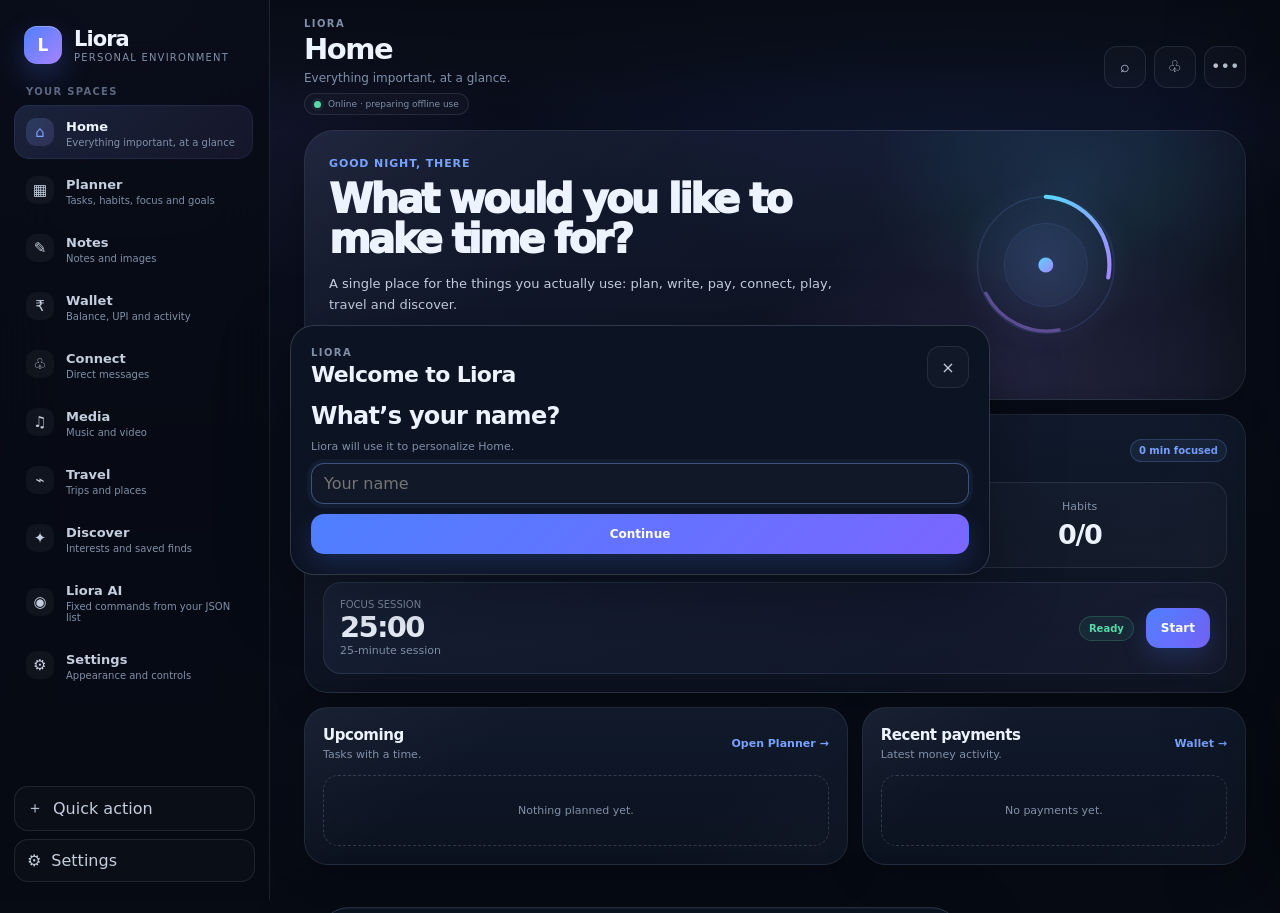
==== commit e76721e9: "Add files via upload" ====
--- a/index.html
+++ b/index.html
@@ -23,7 +23,7 @@
 <div id="boot" aria-hidden="true">
   <div class="boot-core"><img class="boot-mark" src="./assets/icons/icon-512.png" alt="Liora"> <div class="boot-name">Liora</div><div class="boot-line"><span></span></div></div>
 </div>
-   
+
 <div class="app-shell">
   <aside class="side-rail">
     <div class="brand"><div class="brand-mark">L</div><div class="brand-copy"><div class="brand-name">Liora</div><div class="brand-sub">Personal environment</div></div></div>
@@ -94,6 +94,9 @@
 </div>
 <div class="toast" id="toast" aria-live="polite"></div>
 
+<!-- Spotify Embed API -->
+<script src="https://open.spotify.com/embed/iframe-api/v1" async></script>
+
 <script src="./js/app.js" defer></script>
 </body>
 </html>
--- a/css/styles.css
+++ b/css/styles.css
@@ -188,3 +188,20 @@
   .home-grid{grid-template-columns:1fr}.span-12,.span-8,.span-7,.span-6,.span-5,.span-4{grid-column:span 1}.hero-headline{font-size:30px}.today-grid{gap:6px}.today-stat{padding:13px}.today-stat strong{font-size:22px}.calendar-strip{gap:4px}.day-pill{padding:8px 2px}.timer-ring{width:165px;height:165px}.timer-time{font-size:36px}.wallet-actions{grid-template-columns:1fr}.glance-grid{grid-template-columns:1fr}.bubble{max-width:85%}.mobile-sheet-grid{grid-template-columns:repeat(2,1fr)}.modal{padding:12px}.modal-box{padding:16px;border-radius:22px}.image-grid{grid-template-columns:1fr}.note-image{max-height:430px}.contact-side{min-width:62px}.settings-card .setting-row{grid-template-columns:minmax(0,1fr) auto;gap:10px}.setting-permission{display:flex;justify-content:flex-end;padding:4px 0 10px}.section-head{align-items:flex-start;flex-direction:column}
 }
 @media(prefers-reduced-motion:reduce){*{scroll-behavior:auto!important;transition:none!important;animation:none!important}.boot-mark{filter:none!important}}
+
+
+/* Liora feature refinements */
+.timer-ring{position:relative;background:conic-gradient(from -18deg,var(--cyan),var(--blue2),var(--violet),rgba(255,255,255,.06) var(--progress,0deg),rgba(255,255,255,.06) 0);box-shadow:0 0 35px rgba(78,127,255,.18),0 0 85px rgba(168,132,255,.08),inset 0 0 35px rgba(89,217,255,.05);isolation:isolate}
+.timer-ring::before{content:"";position:absolute;inset:7px;border-radius:50%;border:1px solid rgba(255,255,255,.08);background:radial-gradient(circle,rgba(89,217,255,.07),transparent 58%),#0a1120;z-index:-1;box-shadow:inset 0 0 28px rgba(0,0,0,.38)}
+.timer-ring::after{content:"";position:absolute;inset:-12px;border-radius:50%;border:1px dashed rgba(121,162,255,.13);animation:timerOrbit 9s linear infinite;pointer-events:none}
+.timer-ring-inner{position:relative;z-index:2;box-shadow:inset 0 0 35px rgba(0,0,0,.25)}
+.timer-ring-inner::before{content:"";position:absolute;width:8px;height:8px;border-radius:50%;top:12px;left:50%;transform:translateX(-50%);background:var(--cyan);box-shadow:0 0 14px rgba(89,217,255,.65)}
+@keyframes timerOrbit{to{transform:rotate(360deg)}}
+.notification-item{display:block;width:100%;padding:13px 0;border:0;border-bottom:1px solid var(--line);background:transparent;text-align:left;color:var(--text);cursor:pointer}
+.notification-item:last-child{border-bottom:0}.notification-item.read{opacity:.72}.notification-item:hover{opacity:1}
+.request-preview{margin:0;padding:13px;border:1px solid var(--line);border-radius:15px;background:rgba(255,255,255,.025);white-space:pre-wrap;overflow:auto;font:500 11px/1.6 ui-monospace,SFMono-Regular,Menlo,monospace;color:var(--text2)}
+.upi-status{display:inline-block;margin-left:4px;padding:2px 6px;border:1px solid var(--line);border-radius:999px;font-size:8px;vertical-align:1px}.upi-status.valid{color:var(--green);border-color:rgba(85,217,167,.24);background:rgba(85,217,167,.08)}.upi-status.invalid{color:var(--red);border-color:rgba(255,113,135,.24);background:rgba(255,113,135,.08)}
+.connect-layout.single{grid-template-columns:minmax(260px,320px) minmax(0,1fr)}
+.spotify-now-playing{padding:6px 0}.spotify-top{display:flex;align-items:center;gap:15px}.small-album-art{width:94px;height:94px;border-radius:20px;object-fit:cover;flex:0 0 94px;box-shadow:0 16px 38px rgba(0,0,0,.3)}.album-disc-fallback{display:grid;place-items:center;background:linear-gradient(145deg,#141e34,#0a1020);border:1px solid var(--line)}.spotify-meta{min-width:0;flex:1}.spotify-meta .player-title{font-size:25px;margin-top:5px;overflow:hidden;text-overflow:ellipsis;white-space:nowrap}.spotify-embed-wrap{margin-top:16px;border:1px solid var(--line);border-radius:17px;overflow:hidden;background:#0a0f18}.spotify-embed-wrap iframe{display:block;width:100%;border:0}
+@media(max-width:920px){.connect-layout.single{grid-template-columns:1fr}}
+@media(max-width:640px){.small-album-art{width:78px;height:78px;flex-basis:78px;border-radius:17px}.spotify-meta .player-title{font-size:21px}.timer-ring{box-shadow:0 0 28px rgba(78,127,255,.16),0 0 60px rgba(168,132,255,.07)}}
